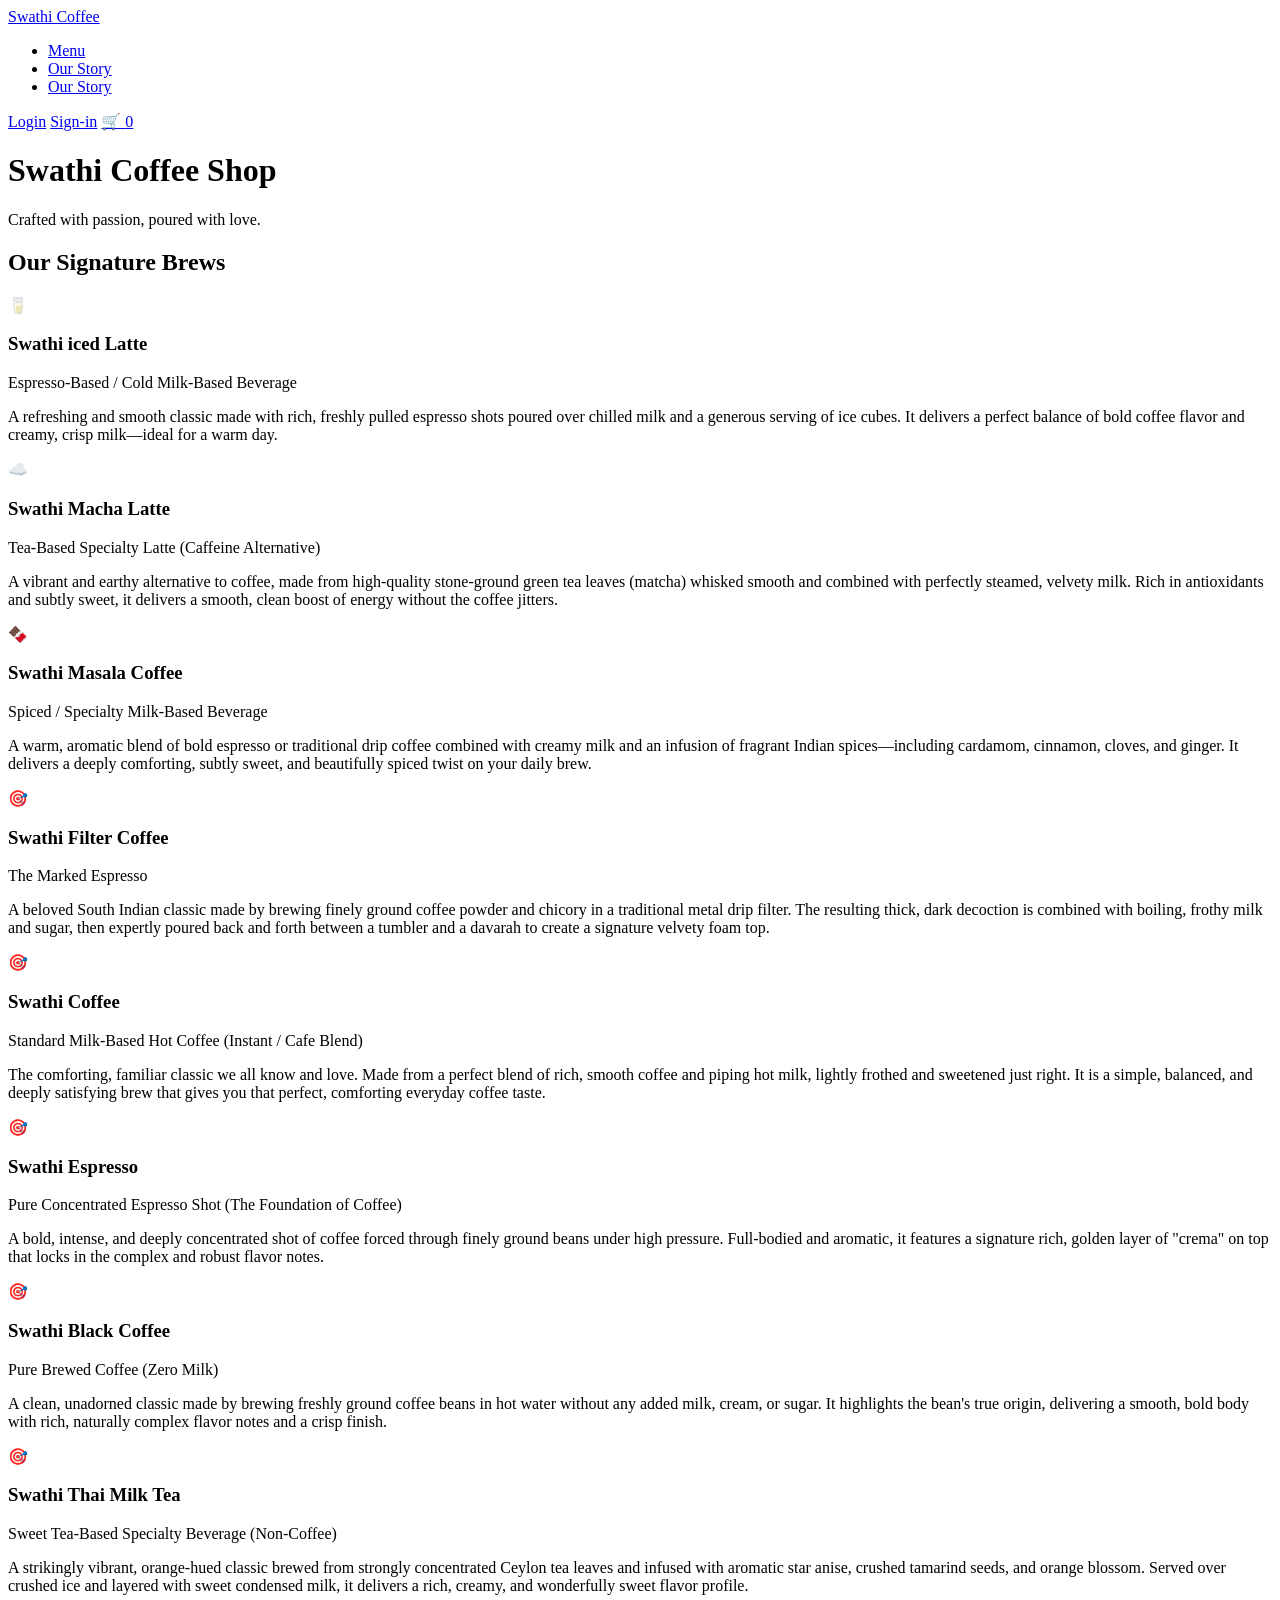
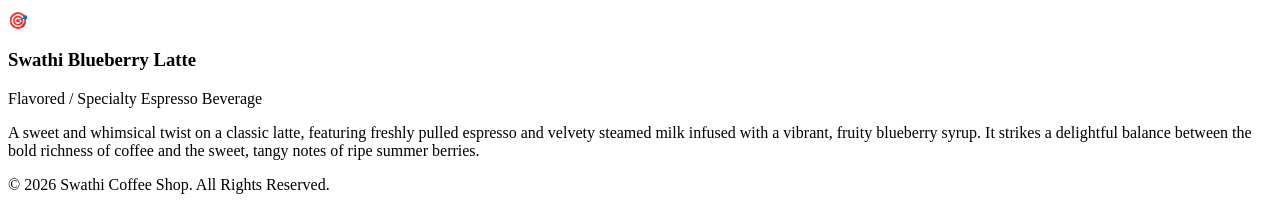
==== coffee_landing_page/index.html @ d392e839 "ADD skeleton of coffee_landing_page" ====
<!DOCTYPE html>
<html lang="en">
<head>
    <meta charset="UTF-8">
    <meta name="viewport" content="width=device-width, initial-scale=1.0">
    <title>coffee_landing_page</title>
    <link rel="stylesheet" href="style.css">
</head>
<body>
    <header class="cafe-header">
        <div class="nav-bar">
            <nav class="navbar">
                <div class="nav-logo">
                    <a href="#logo">Swathi Coffee</a>
                </div>

                <div class="nav-links">
                    <ul>
                        <li><a href="#menu">Menu</a></li>
                        <li><a href="#about">Our Story</a></li>
                        <li><a href="location">Our Story</a></li>
                    </ul>
                </div>

                <div class="nav-actions">
                    <a href="#login" class="login-btn">Login</a>
                    <a href="#sign-in" class="sign-in-btn">Sign-in</a>
                    <a href="#cart" class="cart-icon">🛒 <span class="cart-count">0</span></a>
                </div>
            </nav>
        </div>

        <h1>Swathi Coffee Shop</h1>
        <p class="tagline">Crafted with passion, poured with love.</p>
        <div class="divider"></div>
    </header>

    <main class="main-conatiner">
        <h2 class="menu-title">Our Signature Brews</h2>

        <div class="menu-gird">

            <div class="coffee-card">
                <div class="coffee-icon">🥛</div>
                <h3>Swathi iced Latte</h3>
                <p class="coffee-type">Espresso-Based / Cold Milk-Based Beverage</p>
                <p class="description">A refreshing and smooth classic made with rich, freshly pulled espresso shots poured over chilled milk and a generous serving of ice cubes. It delivers a perfect balance of bold coffee flavor and creamy, crisp milk—ideal for a warm day.</p>
            </div>

            <div class="coffee-card">
                <div class="coffee-icon">☁️</div>
                <h3>Swathi Macha Latte</h3>
                <p class="coffee-type">Tea-Based Specialty Latte (Caffeine Alternative)</p>
                <p class="description">A vibrant and earthy alternative to coffee, made from high-quality stone-ground green tea leaves (matcha) whisked smooth and combined with perfectly steamed, velvety milk. Rich in antioxidants and subtly sweet, it delivers a smooth, clean boost of energy without the coffee jitters.</p>
            </div>

            <div class="coffee-card">
                <div class="coffee-icon">🍫</div>
                <h3>Swathi Masala Coffee</h3>
                <p class="coffee-type">Spiced / Specialty Milk-Based Beverage</p>
                <p class="description">A warm, aromatic blend of bold espresso or traditional drip coffee combined with creamy milk and an infusion of fragrant Indian spices—including cardamom, cinnamon, cloves, and ginger. It delivers a deeply comforting, subtly sweet, and beautifully spiced twist on your daily brew.</p>
            </div>

            <div class="coffee-card">
                <div class="coffee-icon">🎯</div>
                <h3>Swathi Filter Coffee</h3>
                <p class="coffee-type">The Marked Espresso</p>
                <p class="description">A beloved South Indian classic made by brewing finely ground coffee powder and chicory in a traditional metal drip filter. The resulting thick, dark decoction is combined with boiling, frothy milk and sugar, then expertly poured back and forth between a tumbler and a davarah to create a signature velvety foam top.</p>
            </div>

            <div class="coffee-card">
                <div class="coffee-icon">🎯</div>
                <h3>Swathi Coffee</h3>
                <p class="coffee-type">Standard Milk-Based Hot Coffee (Instant / Cafe Blend)</p>
                <p class="description">The comforting, familiar classic we all know and love. Made from a perfect blend of rich, smooth coffee and piping hot milk, lightly frothed and sweetened just right. It is a simple, balanced, and deeply satisfying brew that gives you that perfect, comforting everyday coffee taste.</p>
            </div>

            <div class="coffee-card">
                <div class="coffee-icon">🎯</div>
                <h3>Swathi Espresso</h3>
                <p class="coffee-type">Pure Concentrated Espresso Shot (The Foundation of Coffee)</p>
                <p class="description">A bold, intense, and deeply concentrated shot of coffee forced through finely ground beans under high pressure. Full-bodied and aromatic, it features a signature rich, golden layer of "crema" on top that locks in the complex and robust flavor notes.</p>
            </div>

            <div class="coffee-card">
                <div class="coffee-icon">🎯</div>
                <h3>Swathi Black Coffee</h3>
                <p class="coffee-type">Pure Brewed Coffee (Zero Milk)</p>
                <p class="description">A clean, unadorned classic made by brewing freshly ground coffee beans in hot water without any added milk, cream, or sugar. It highlights the bean's true origin, delivering a smooth, bold body with rich, naturally complex flavor notes and a crisp finish.</p>
            </div>

            <div class="coffee-card">
                <div class="coffee-icon">🎯</div>
                <h3>Swathi Thai Milk Tea</h3>
                <p class="coffee-type">Sweet Tea-Based Specialty Beverage (Non-Coffee)</p>
                <p class="description">A strikingly vibrant, orange-hued classic brewed from strongly concentrated Ceylon tea leaves and infused with aromatic star anise, crushed tamarind seeds, and orange blossom. Served over crushed ice and layered with sweet condensed milk, it delivers a rich, creamy, and wonderfully sweet flavor profile.</p>
            </div>

            <div class="coffee-card">
                <div class="coffee-icon">🎯</div>
                <h3>Swathi Blueberry Latte</h3>
                <p class="coffee-type">Flavored / Specialty Espresso Beverage</p>
                <p class="description">A sweet and whimsical twist on a classic latte, featuring freshly pulled espresso and velvety steamed milk infused with a vibrant, fruity blueberry syrup. It strikes a delightful balance between the bold richness of coffee and the sweet, tangy notes of ripe summer berries.</p>
            </div>
        </div>
    </main>

    <footer>
        <div class="footer-txt">
            <p>&copy; 2026 Swathi Coffee Shop. All Rights Reserved.</p>
        </div>
    </footer>
</body>
</html>
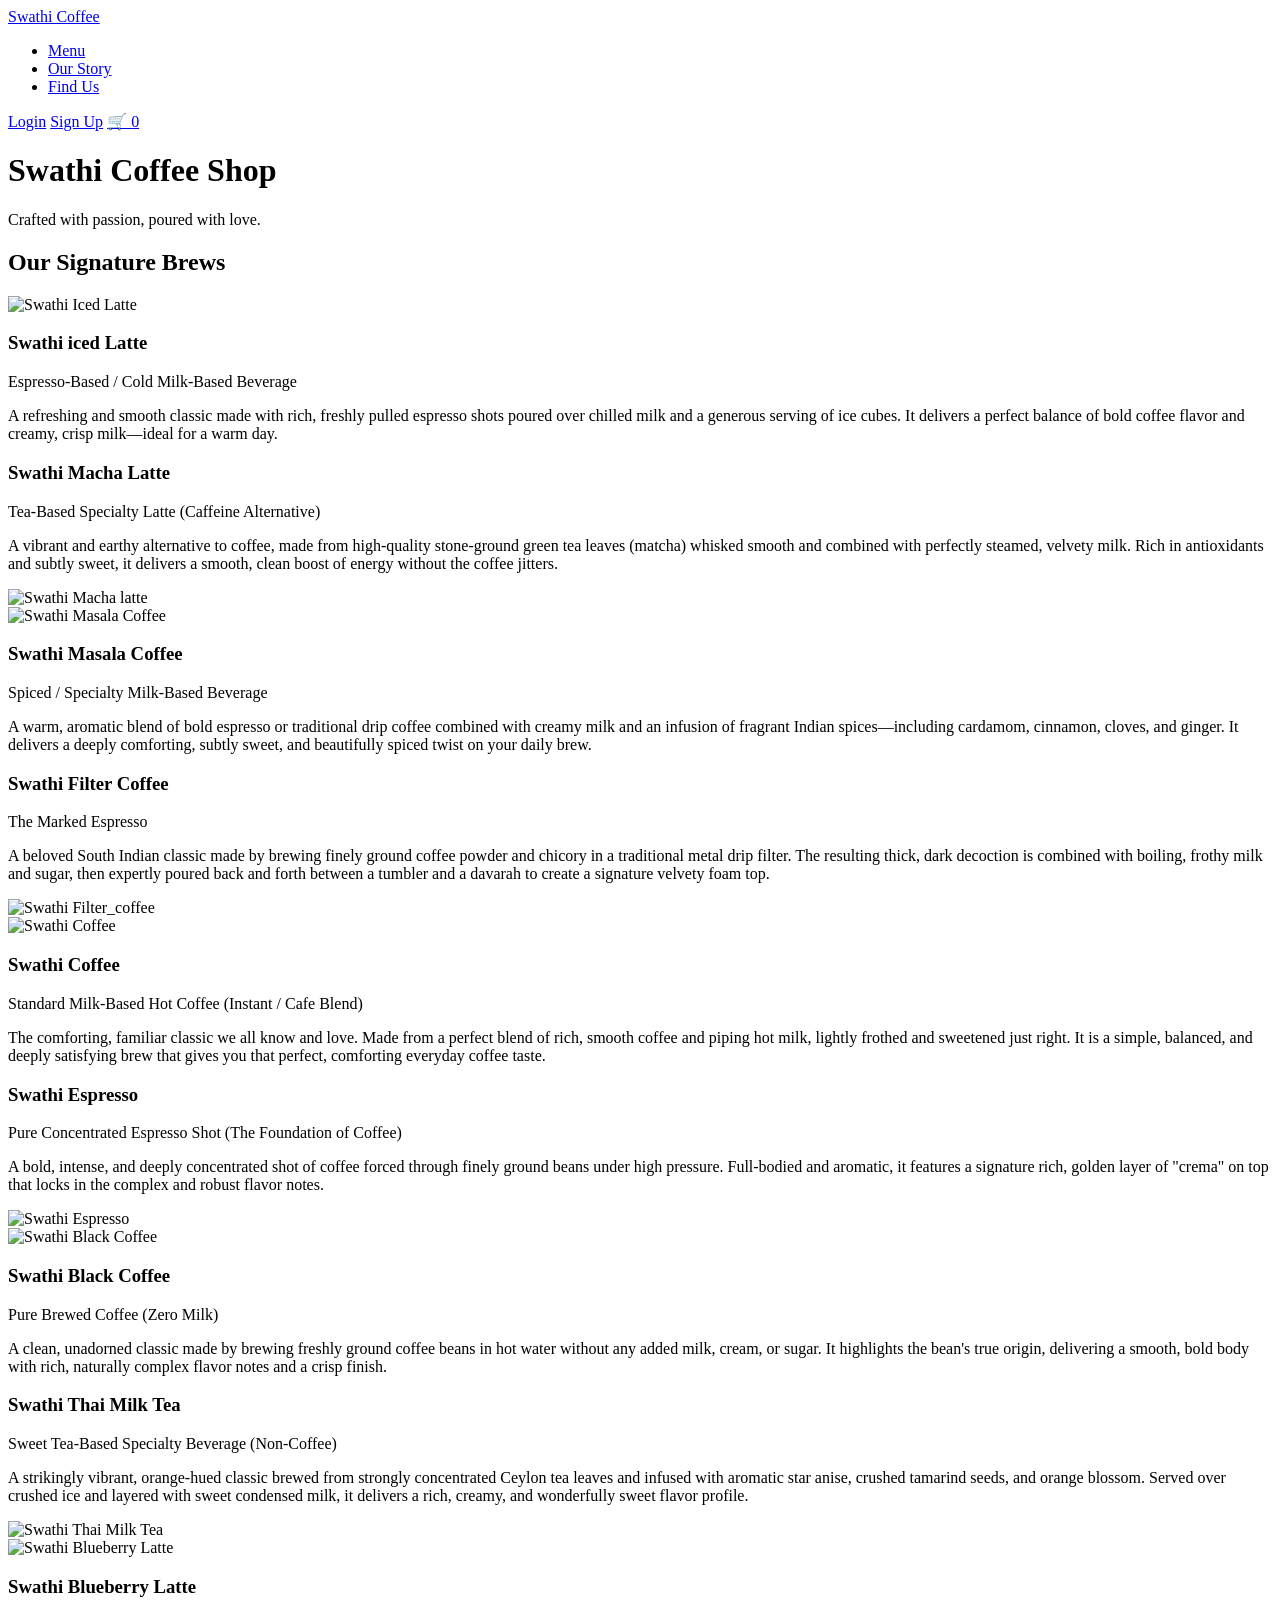
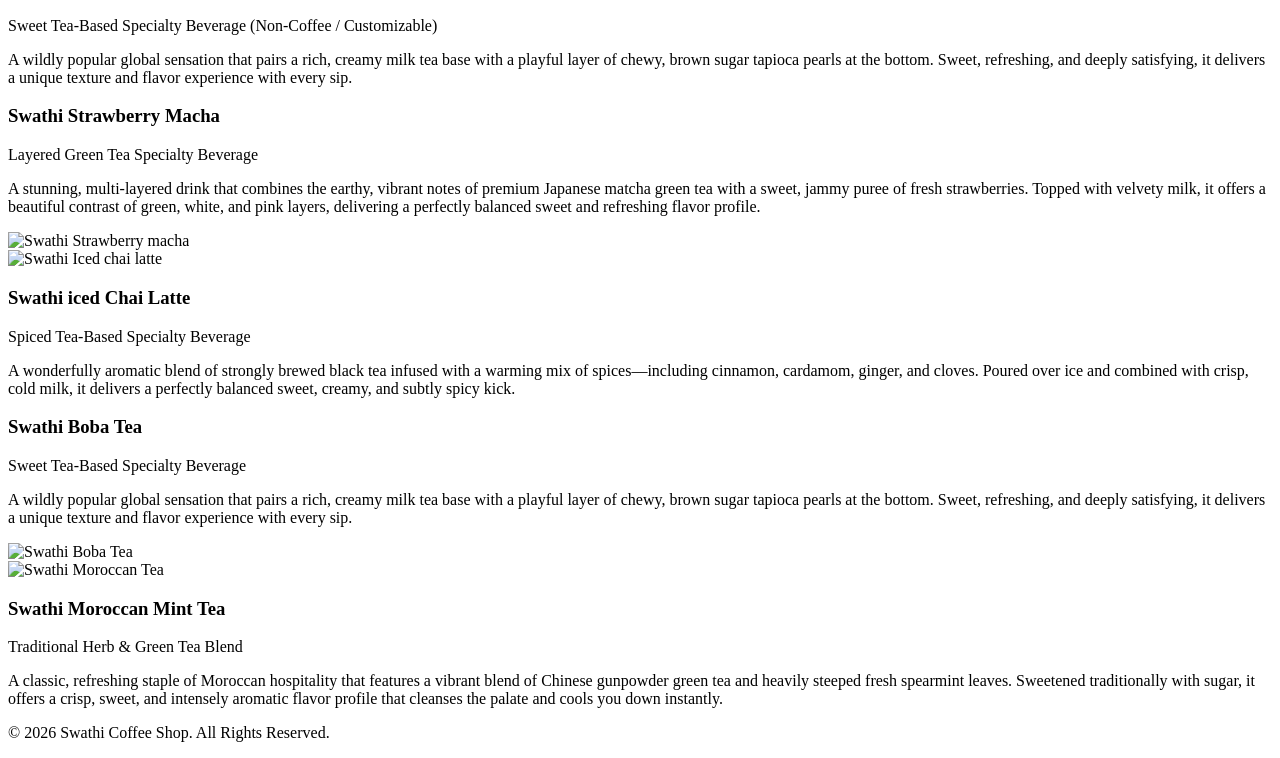
==== commit 67e212c9: "ADD Modified HTML" ====
--- a/coffee_landing_page/index.html
+++ b/coffee_landing_page/index.html
@@ -11,96 +11,187 @@
         <div class="nav-bar">
             <nav class="navbar">
                 <div class="nav-logo">
-                    <a href="#logo">Swathi Coffee</a>
-                </div>
-
-                <div class="nav-links">
-                    <ul>
-                        <li><a href="#menu">Menu</a></li>
-                        <li><a href="#about">Our Story</a></li>
-                        <li><a href="location">Our Story</a></li>
-                    </ul>
-                </div>
+                    <a href="#">Swathi Coffee</a>
+                </div>
+
+                <ul class="nav-links">
+                    <li><a href="#menu">Menu</a></li>
+                    <li><a href="#about">Our Story</a></li>
+                    <li><a href="#locations">Find Us</a></li>
+                </ul>
 
                 <div class="nav-actions">
                     <a href="#login" class="login-btn">Login</a>
-                    <a href="#sign-in" class="sign-in-btn">Sign-in</a>
-                    <a href="#cart" class="cart-icon">🛒 <span class="cart-count">0</span></a>
+                    <a href="#signup" class="signup-btn">Sign Up</a>
+                    <a href="#cart" class="cart-icon">
+                      🛒 <span class="cart-count">0</span>
+                    </a>
                 </div>
             </nav>
         </div>
 
         <h1>Swathi Coffee Shop</h1>
         <p class="tagline">Crafted with passion, poured with love.</p>
-        <div class="divider"></div>
+        <div class="divider">  </div>
     </header>
 
     <main class="main-conatiner">
         <h2 class="menu-title">Our Signature Brews</h2>
 
+            <div class="carousel-container">
+  <div class="carousel-track">
+    <!-- Group 1 -->
+    <div class="card-wrapper">
+      <div class="card"><div class="box_ima" style="background-image: url('Black Coffee.jpg');"></div></div>
+      <div class="card"><div class="box_ima" style="background-image: url('Blueberry Latte.jpg');"></div></div>
+      <div class="card"><div class="box_ima" style="background-image: url('Boba Tea.jpg');"></div></div>
+      <div class="card"><div class="box_ima" style="background-image: url('Coffee.jpg');"></div></div>
+      <div class="card"><div class="box_ima" style="background-image: url('Iced latte.jpg');"></div></div>
+      <div class="card"><div class="box_ima" style="background-image: url('Espresso.jpg');"></div></div>
+      <div class="card"><div class="box_ima" style="background-image: url('Masala Coffee.jpg');"></div></div>
+      <div class="card"><div class="box_ima" style="background-image: url('Filter_coffee.jpg');"></div></div>
+      <div class="card"><div class="box_ima" style="background-image: url('macha_latte.jpeg');"></div></div>
+      <div class="card"><div class="box_ima" style="background-image: url('Moroccan Tea.jpg');"></div></div>
+      <div class="card"><div class="box_ima" style="background-image: url('Strawberry macha.jpg');"></div></div>
+      <div class="card"><div class="box_ima" style="background-image: url('Thai Milk Tea.jpg');"></div></div>
+      <div class="card"><div class="box_ima" style="background-image: url('Iced chai latte.jpg');"></div></div>
+    </div>
+    
+    <div class="card-wrapper" aria-hidden="true">
+      <div class="card"><div class="box_ima" style="background-image: url('Black Coffee.jpg');"></div></div>
+      <div class="card"><div class="box_ima" style="background-image: url('Blueberry Latte.jpg');"></div></div>
+      <div class="card"><div class="box_ima" style="background-image: url('Boba Tea.jpg');"></div></div>
+      <div class="card"><div class="box_ima" style="background-image: url('Coffee.jpg');"></div></div>
+      <div class="card"><div class="box_ima" style="background-image: url('Iced latte.jpg');"></div></div>
+      <div class="card"><div class="box_ima" style="background-image: url('Espresso.jpg');"></div></div>
+      <div class="card"><div class="box_ima" style="background-image: url('Masala Coffee.jpg');"></div></div>
+      <div class="card"><div class="box_ima" style="background-image: url('Filter_coffee.jpg');"></div></div>
+      <div class="card"><div class="box_ima" style="background-image: url('matcha_lattele.jpeg');"></div></div>
+      <div class="card"><div class="box_ima" style="background-image: url('Moroccan Tea.jpg');"></div></div>
+      <div class="card"><div class="box_ima" style="background-image: url('Strawberry macha.jpg');"></div></div>
+      <div class="card"><div class="box_ima" style="background-image: url('Thai Milk Tea.jpg');"></div></div>
+      <div class="card"><div class="box_ima" style="background-image: url('Iced chai latte.jpg');"></div></div>
+    </div>
+  </div>
+</div>
+
         <div class="menu-gird">
 
             <div class="coffee-card">
-                <div class="coffee-icon">🥛</div>
+                <img src="Iced latte.jpg" alt="Swathi Iced Latte" class="coffee-image">
+                <div class="text">
                 <h3>Swathi iced Latte</h3>
                 <p class="coffee-type">Espresso-Based / Cold Milk-Based Beverage</p>
                 <p class="description">A refreshing and smooth classic made with rich, freshly pulled espresso shots poured over chilled milk and a generous serving of ice cubes. It delivers a perfect balance of bold coffee flavor and creamy, crisp milk—ideal for a warm day.</p>
-            </div>
-
-            <div class="coffee-card">
-                <div class="coffee-icon">☁️</div>
+                </div>
+            </div>
+
+            <div class="coffee-card">
+                <div class="text">
                 <h3>Swathi Macha Latte</h3>
                 <p class="coffee-type">Tea-Based Specialty Latte (Caffeine Alternative)</p>
                 <p class="description">A vibrant and earthy alternative to coffee, made from high-quality stone-ground green tea leaves (matcha) whisked smooth and combined with perfectly steamed, velvety milk. Rich in antioxidants and subtly sweet, it delivers a smooth, clean boost of energy without the coffee jitters.</p>
-            </div>
-
-            <div class="coffee-card">
-                <div class="coffee-icon">🍫</div>
+                </div>
+                <img src="Macha latte.jpg" alt="Swathi Macha latte" class="coffee-image">
+            </div>
+
+            <div class="coffee-card">
+                <img src="Masala Coffee.jpg" alt="Swathi Masala Coffee" class="coffee-image">
+                <div class="text">
                 <h3>Swathi Masala Coffee</h3>
                 <p class="coffee-type">Spiced / Specialty Milk-Based Beverage</p>
                 <p class="description">A warm, aromatic blend of bold espresso or traditional drip coffee combined with creamy milk and an infusion of fragrant Indian spices—including cardamom, cinnamon, cloves, and ginger. It delivers a deeply comforting, subtly sweet, and beautifully spiced twist on your daily brew.</p>
-            </div>
-
-            <div class="coffee-card">
-                <div class="coffee-icon">🎯</div>
+                </div>
+            </div>
+
+            <div class="coffee-card">
+                <div class="text">
                 <h3>Swathi Filter Coffee</h3>
                 <p class="coffee-type">The Marked Espresso</p>
                 <p class="description">A beloved South Indian classic made by brewing finely ground coffee powder and chicory in a traditional metal drip filter. The resulting thick, dark decoction is combined with boiling, frothy milk and sugar, then expertly poured back and forth between a tumbler and a davarah to create a signature velvety foam top.</p>
-            </div>
-
-            <div class="coffee-card">
-                <div class="coffee-icon">🎯</div>
+                </div>
+                <img src="Filter_coffee.jpg" alt="Swathi Filter_coffee" class="coffee-image">
+            </div>
+
+            <div class="coffee-card">
+                <img src="Coffee.jpg" alt="Swathi Coffee" class="coffee-image">
+                <div class="text">
                 <h3>Swathi Coffee</h3>
                 <p class="coffee-type">Standard Milk-Based Hot Coffee (Instant / Cafe Blend)</p>
                 <p class="description">The comforting, familiar classic we all know and love. Made from a perfect blend of rich, smooth coffee and piping hot milk, lightly frothed and sweetened just right. It is a simple, balanced, and deeply satisfying brew that gives you that perfect, comforting everyday coffee taste.</p>
-            </div>
-
-            <div class="coffee-card">
-                <div class="coffee-icon">🎯</div>
+                </div>
+            </div>
+
+            <div class="coffee-card">
+                <div class="text">
                 <h3>Swathi Espresso</h3>
                 <p class="coffee-type">Pure Concentrated Espresso Shot (The Foundation of Coffee)</p>
                 <p class="description">A bold, intense, and deeply concentrated shot of coffee forced through finely ground beans under high pressure. Full-bodied and aromatic, it features a signature rich, golden layer of "crema" on top that locks in the complex and robust flavor notes.</p>
-            </div>
-
-            <div class="coffee-card">
-                <div class="coffee-icon">🎯</div>
+                </div>
+                <img src="Espresso.jpg" alt="Swathi Espresso" class="coffee-image">
+            </div>
+
+            <div class="coffee-card">
+                <img src="Black Coffee.jpg" alt="Swathi Black Coffee" class="coffee-image">
+                <div class="text">
                 <h3>Swathi Black Coffee</h3>
                 <p class="coffee-type">Pure Brewed Coffee (Zero Milk)</p>
                 <p class="description">A clean, unadorned classic made by brewing freshly ground coffee beans in hot water without any added milk, cream, or sugar. It highlights the bean's true origin, delivering a smooth, bold body with rich, naturally complex flavor notes and a crisp finish.</p>
-            </div>
-
-            <div class="coffee-card">
-                <div class="coffee-icon">🎯</div>
+                </div>
+            </div>
+
+            <div class="coffee-card">
+                <div class="text">
                 <h3>Swathi Thai Milk Tea</h3>
                 <p class="coffee-type">Sweet Tea-Based Specialty Beverage (Non-Coffee)</p>
                 <p class="description">A strikingly vibrant, orange-hued classic brewed from strongly concentrated Ceylon tea leaves and infused with aromatic star anise, crushed tamarind seeds, and orange blossom. Served over crushed ice and layered with sweet condensed milk, it delivers a rich, creamy, and wonderfully sweet flavor profile.</p>
-            </div>
-
-            <div class="coffee-card">
-                <div class="coffee-icon">🎯</div>
+                </div>
+                <img src="Thai Milk Tea.jpg" alt="Swathi Thai Milk Tea" class="coffee-image">
+            </div>
+
+            <div class="coffee-card">
+                <img src="Blueberry Latte.jpg" alt="Swathi Blueberry Latte" class="coffee-image">
+                <div class="text">
                 <h3>Swathi Blueberry Latte</h3>
-                <p class="coffee-type">Flavored / Specialty Espresso Beverage</p>
-                <p class="description">A sweet and whimsical twist on a classic latte, featuring freshly pulled espresso and velvety steamed milk infused with a vibrant, fruity blueberry syrup. It strikes a delightful balance between the bold richness of coffee and the sweet, tangy notes of ripe summer berries.</p>
+                <p class="coffee-type">Sweet Tea-Based Specialty Beverage (Non-Coffee / Customizable)</p>
+                <p class="description">A wildly popular global sensation that pairs a rich, creamy milk tea base with a playful layer of chewy, brown sugar tapioca pearls at the bottom. Sweet, refreshing, and deeply satisfying, it delivers a unique texture and flavor experience with every sip.</p>
+                </div>
+            </div>
+
+            <div class="coffee-card">
+                <div class="text">
+                    <h3>Swathi Strawberry Macha</h3>
+                    <p class="coffee-type">Layered Green Tea Specialty Beverage</p>
+                    <p class="description">A stunning, multi-layered drink that combines the earthy, vibrant notes of premium Japanese matcha green tea with a sweet, jammy puree of fresh strawberries. Topped with velvety milk, it offers a beautiful contrast of green, white, and pink layers, delivering a perfectly balanced sweet and refreshing flavor profile.</p>
+                </div>
+                <img src="Strawberry macha.jpg" alt="Swathi Strawberry macha" class="coffee-image">
+            </div>
+
+            <div class="coffee-card">
+                <img src="Iced chai latte.jpg" alt="Swathi Iced chai latte" class="coffee-image">
+                <div class="text">
+                    <h3>Swathi iced Chai Latte</h3>
+                    <p class="coffee-type">Spiced Tea-Based Specialty Beverage</p>
+                    <p class="description">A wonderfully aromatic blend of strongly brewed black tea infused with a warming mix of spices—including cinnamon, cardamom, ginger, and cloves. Poured over ice and combined with crisp, cold milk, it delivers a perfectly balanced sweet, creamy, and subtly spicy kick.</p>
+                </div>
+            </div>
+
+            <div class="coffee-card">
+                <div class="text">
+                    <h3>Swathi Boba Tea</h3>
+                    <p class="coffee-type">Sweet Tea-Based Specialty Beverage</p>
+                    <p class="description">A wildly popular global sensation that pairs a rich, creamy milk tea base with a playful layer of chewy, brown sugar tapioca pearls at the bottom. Sweet, refreshing, and deeply satisfying, it delivers a unique texture and flavor experience with every sip.</p>
+                </div>
+                <img src="Boba Tea.jpg" alt="Swathi Boba Tea" class="coffee-image">
+            </div>
+
+            <div class="coffee-card">
+                <img src="Moroccan Tea.jpg" alt="Swathi Moroccan Tea" class="coffee-image">
+                <div class="text">
+                    <h3>Swathi Moroccan Mint Tea</h3>
+                    <p class="coffee-type">Traditional Herb & Green Tea Blend</p>
+                    <p class="description">A classic, refreshing staple of Moroccan hospitality that features a vibrant blend of Chinese gunpowder green tea and heavily steeped fresh spearmint leaves. Sweetened traditionally with sugar, it offers a crisp, sweet, and intensely aromatic flavor profile that cleanses the palate and cools you down instantly.</p>
+                </div>
             </div>
         </div>
     </main>
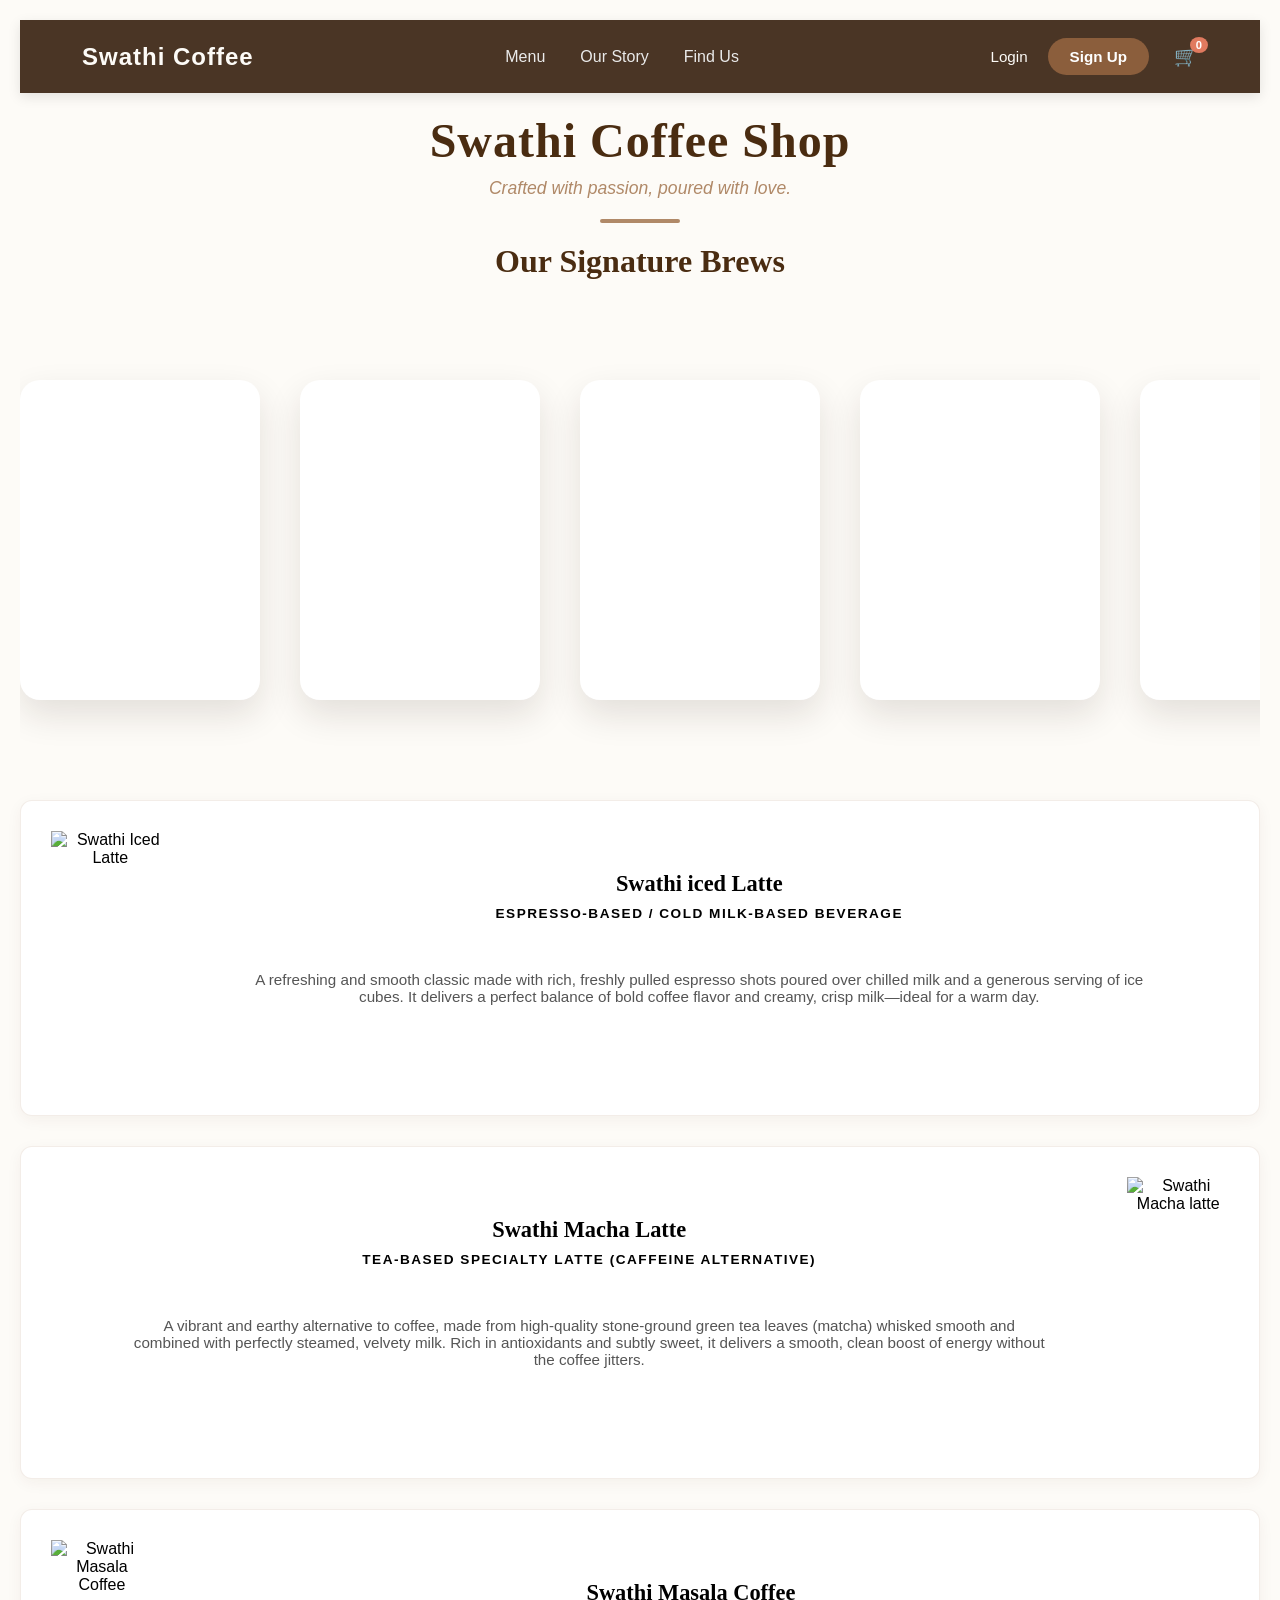
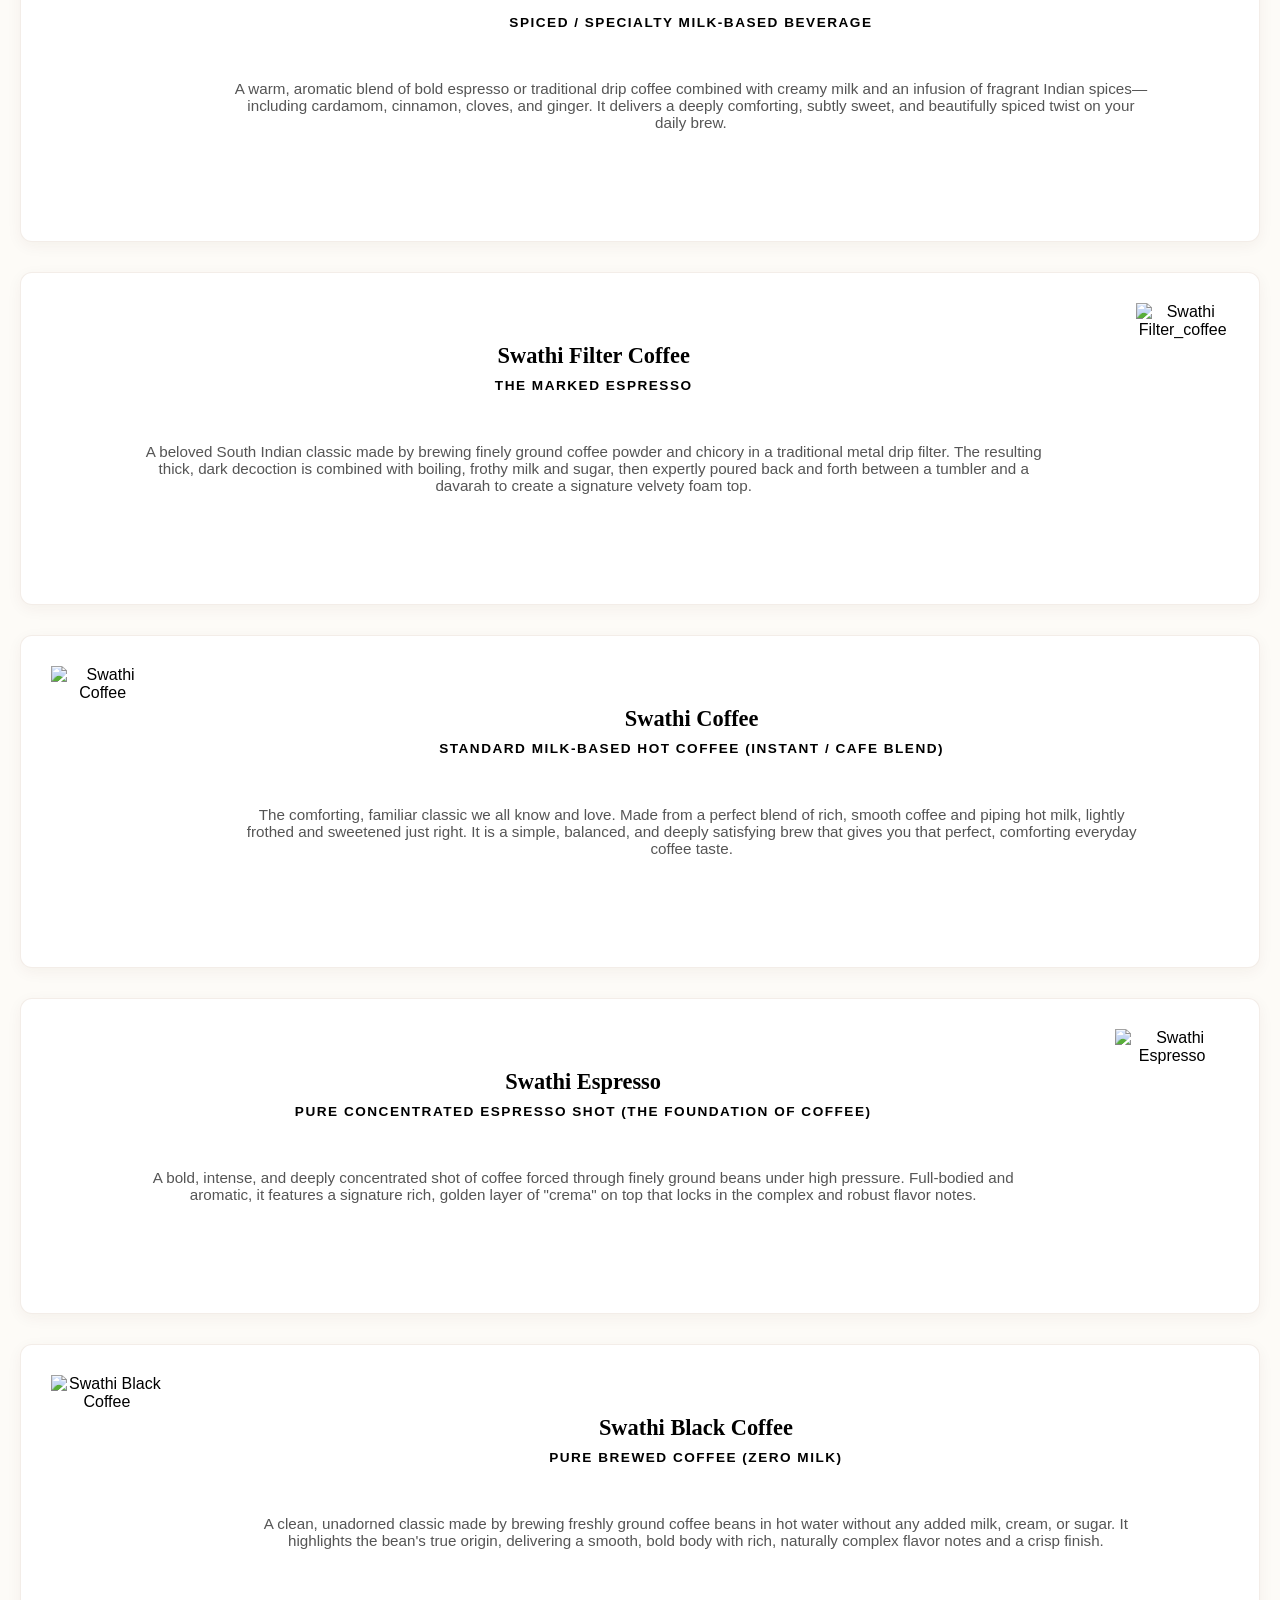
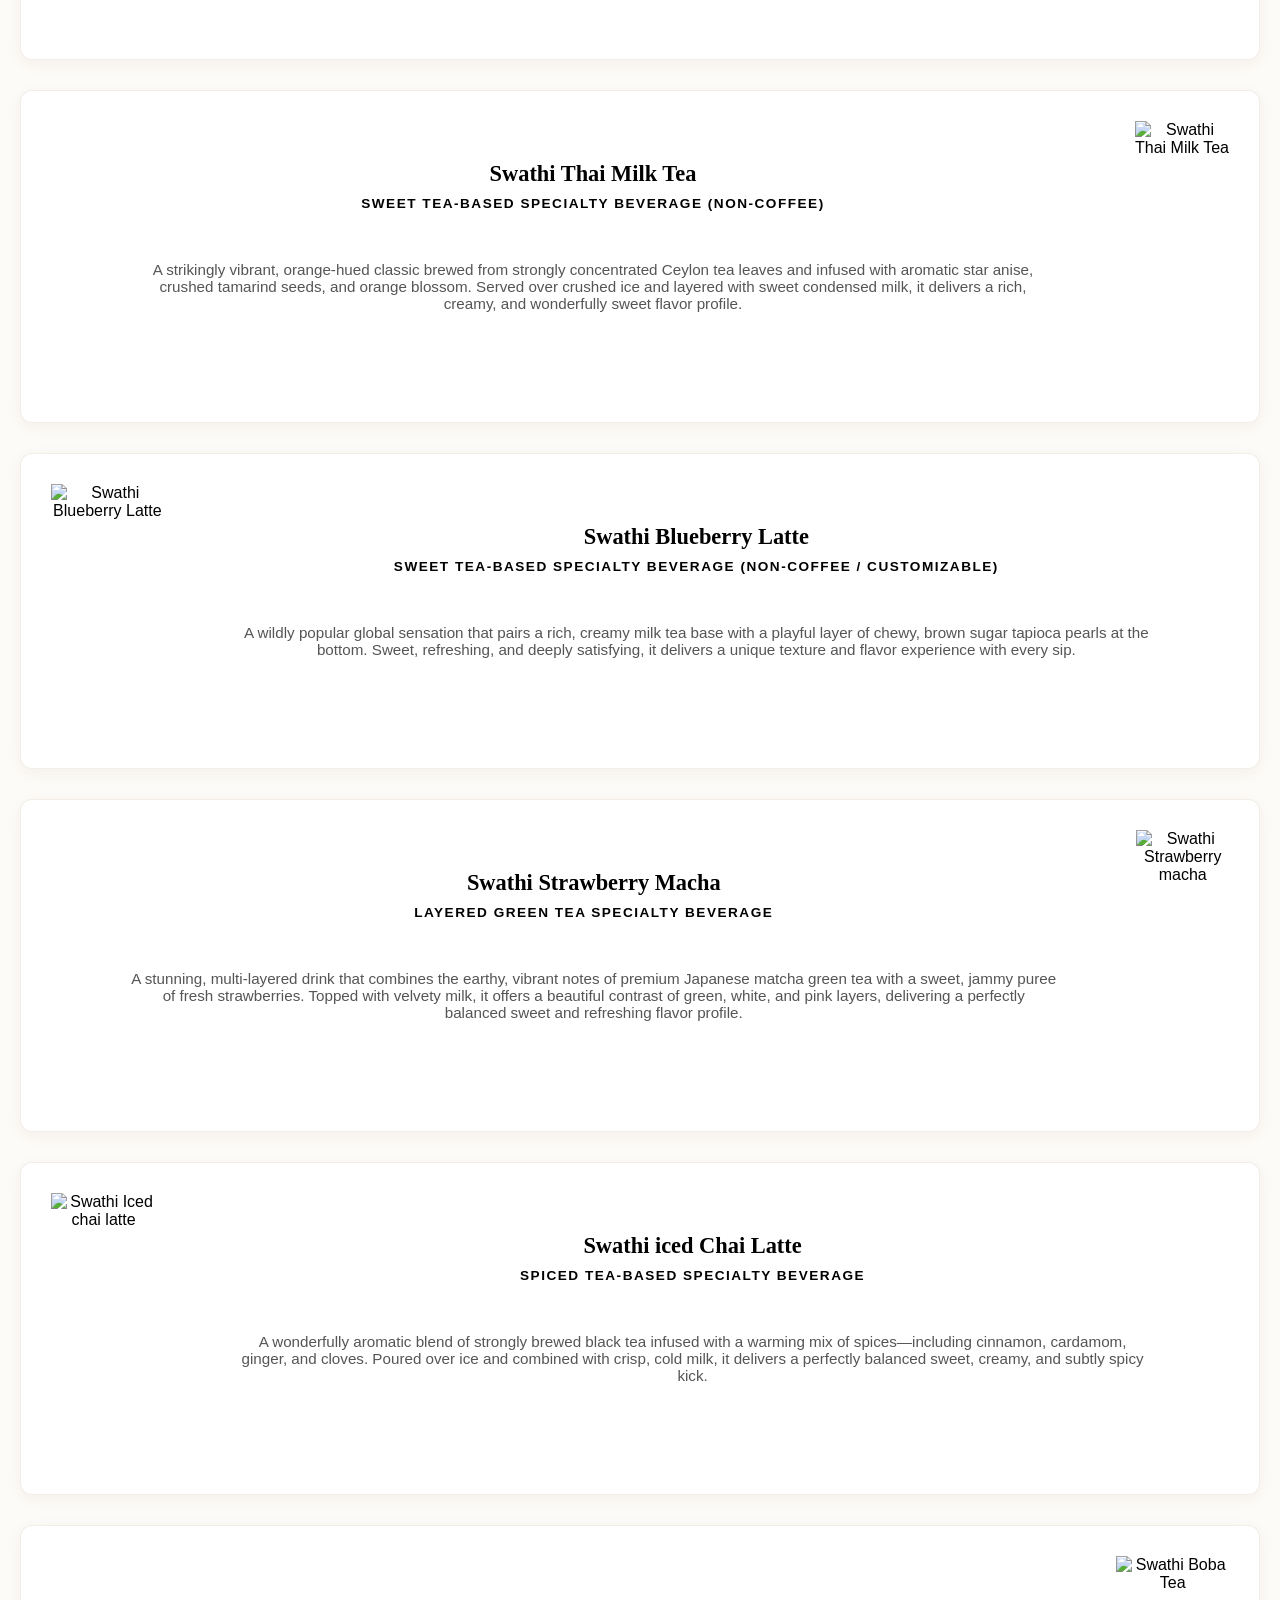
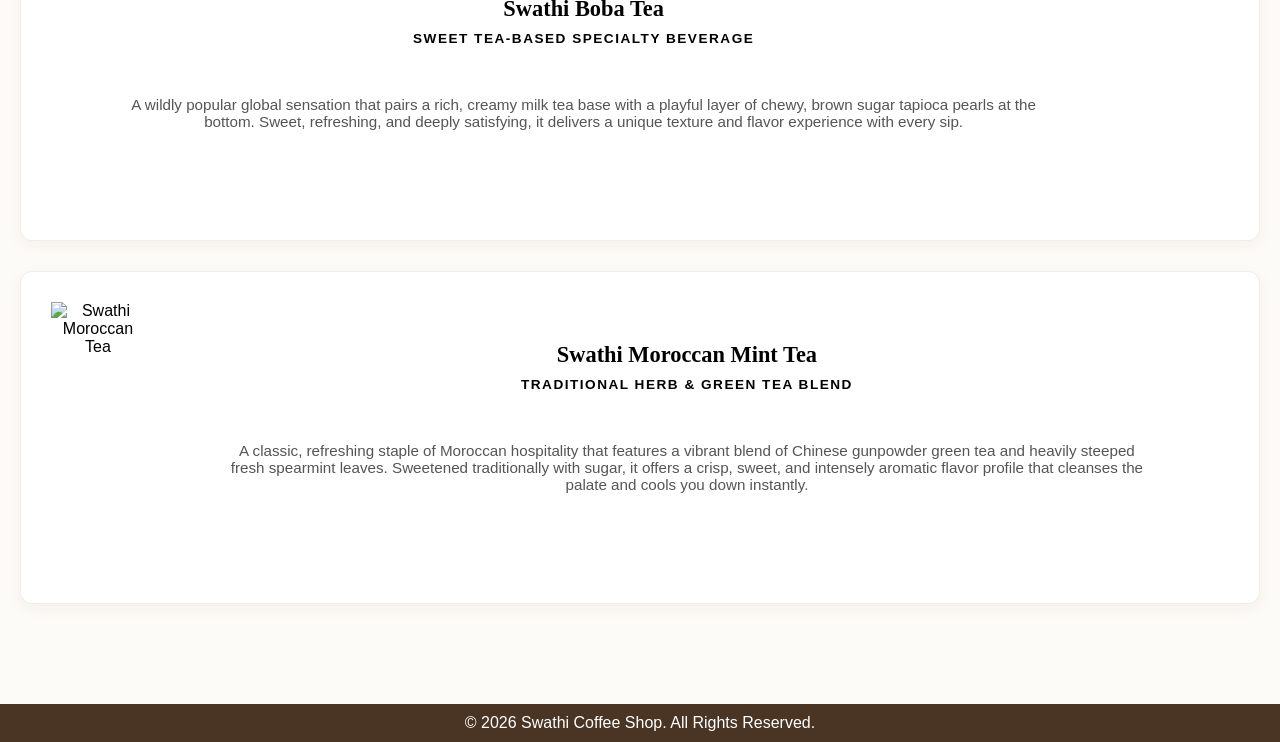
==== commit c5370bd6: "ADD Modified HTML" ====
--- a/coffee_landing_page/index.html
+++ b/coffee_landing_page/index.html
@@ -42,35 +42,35 @@
   <div class="carousel-track">
     <!-- Group 1 -->
     <div class="card-wrapper">
-      <div class="card"><div class="box_ima" style="background-image: url('Black Coffee.jpg');"></div></div>
-      <div class="card"><div class="box_ima" style="background-image: url('Blueberry Latte.jpg');"></div></div>
-      <div class="card"><div class="box_ima" style="background-image: url('Boba Tea.jpg');"></div></div>
+      <div class="card"><div class="box_ima" style="background-image: url('Black-Coffee.jpg');"></div></div>
+      <div class="card"><div class="box_ima" style="background-image: url('Blueberry-Latte.jpg');"></div></div>
+      <div class="card"><div class="box_ima" style="background-image: url('Boba-Tea.jpg');"></div></div>
       <div class="card"><div class="box_ima" style="background-image: url('Coffee.jpg');"></div></div>
-      <div class="card"><div class="box_ima" style="background-image: url('Iced latte.jpg');"></div></div>
+      <div class="card"><div class="box_ima" style="background-image: url('Iced-latte.jpg');"></div></div>
       <div class="card"><div class="box_ima" style="background-image: url('Espresso.jpg');"></div></div>
-      <div class="card"><div class="box_ima" style="background-image: url('Masala Coffee.jpg');"></div></div>
+      <div class="card"><div class="box_ima" style="background-image: url('Masala-Coffee.jpg');"></div></div>
       <div class="card"><div class="box_ima" style="background-image: url('Filter_coffee.jpg');"></div></div>
-      <div class="card"><div class="box_ima" style="background-image: url('macha_latte.jpeg');"></div></div>
-      <div class="card"><div class="box_ima" style="background-image: url('Moroccan Tea.jpg');"></div></div>
-      <div class="card"><div class="box_ima" style="background-image: url('Strawberry macha.jpg');"></div></div>
-      <div class="card"><div class="box_ima" style="background-image: url('Thai Milk Tea.jpg');"></div></div>
-      <div class="card"><div class="box_ima" style="background-image: url('Iced chai latte.jpg');"></div></div>
+      <div class="card"><div class="box_ima" style="background-image: url('Macha-latte.jpg');"></div></div>
+      <div class="card"><div class="box_ima" style="background-image: url('Moroccan-Tea.jpg');"></div></div>
+      <div class="card"><div class="box_ima" style="background-image: url('Strawberry-macha.jpg');"></div></div>
+      <div class="card"><div class="box_ima" style="background-image: url('Thai-Milk-Tea.jpg');"></div></div>
+      <div class="card"><div class="box_ima" style="background-image: url('Iced-chai-latte.jpg');"></div></div>
     </div>
     
     <div class="card-wrapper" aria-hidden="true">
-      <div class="card"><div class="box_ima" style="background-image: url('Black Coffee.jpg');"></div></div>
-      <div class="card"><div class="box_ima" style="background-image: url('Blueberry Latte.jpg');"></div></div>
-      <div class="card"><div class="box_ima" style="background-image: url('Boba Tea.jpg');"></div></div>
+      <div class="card"><div class="box_ima" style="background-image: url('Black-Coffee.jpg');"></div></div>
+      <div class="card"><div class="box_ima" style="background-image: url('Blueberry-Latte.jpg');"></div></div>
+      <div class="card"><div class="box_ima" style="background-image: url('Boba-Tea.jpg');"></div></div>
       <div class="card"><div class="box_ima" style="background-image: url('Coffee.jpg');"></div></div>
-      <div class="card"><div class="box_ima" style="background-image: url('Iced latte.jpg');"></div></div>
+      <div class="card"><div class="box_ima" style="background-image: url('Iced-latte.jpg');"></div></div>
       <div class="card"><div class="box_ima" style="background-image: url('Espresso.jpg');"></div></div>
-      <div class="card"><div class="box_ima" style="background-image: url('Masala Coffee.jpg');"></div></div>
+      <div class="card"><div class="box_ima" style="background-image: url('Masala-Coffee.jpg');"></div></div>
       <div class="card"><div class="box_ima" style="background-image: url('Filter_coffee.jpg');"></div></div>
-      <div class="card"><div class="box_ima" style="background-image: url('matcha_lattele.jpeg');"></div></div>
-      <div class="card"><div class="box_ima" style="background-image: url('Moroccan Tea.jpg');"></div></div>
-      <div class="card"><div class="box_ima" style="background-image: url('Strawberry macha.jpg');"></div></div>
-      <div class="card"><div class="box_ima" style="background-image: url('Thai Milk Tea.jpg');"></div></div>
-      <div class="card"><div class="box_ima" style="background-image: url('Iced chai latte.jpg');"></div></div>
+      <div class="card"><div class="box_ima" style="background-image: url('Macha-latte.jpg');"></div></div>
+      <div class="card"><div class="box_ima" style="background-image: url('Moroccan-Tea.jpg');"></div></div>
+      <div class="card"><div class="box_ima" style="background-image: url('Strawberry-macha.jpg');"></div></div>
+      <div class="card"><div class="box_ima" style="background-image: url('Thai-Milk-Tea.jpg');"></div></div>
+      <div class="card"><div class="box_ima" style="background-image: url('Iced-chai-latte.jpg');"></div></div>
     </div>
   </div>
 </div>
@@ -78,7 +78,7 @@
         <div class="menu-gird">
 
             <div class="coffee-card">
-                <img src="Iced latte.jpg" alt="Swathi Iced Latte" class="coffee-image">
+                <img src="Iced-latte.jpg" alt="Swathi Iced Latte" class="coffee-image">
                 <div class="text">
                 <h3>Swathi iced Latte</h3>
                 <p class="coffee-type">Espresso-Based / Cold Milk-Based Beverage</p>
@@ -92,11 +92,11 @@
                 <p class="coffee-type">Tea-Based Specialty Latte (Caffeine Alternative)</p>
                 <p class="description">A vibrant and earthy alternative to coffee, made from high-quality stone-ground green tea leaves (matcha) whisked smooth and combined with perfectly steamed, velvety milk. Rich in antioxidants and subtly sweet, it delivers a smooth, clean boost of energy without the coffee jitters.</p>
                 </div>
-                <img src="Macha latte.jpg" alt="Swathi Macha latte" class="coffee-image">
-            </div>
-
-            <div class="coffee-card">
-                <img src="Masala Coffee.jpg" alt="Swathi Masala Coffee" class="coffee-image">
+                <img src="Macha-latte.jpg" alt="Swathi Macha latte" class="coffee-image">
+            </div>
+
+            <div class="coffee-card">
+                <img src="Masala-Coffee.jpg" alt="Swathi Masala Coffee" class="coffee-image">
                 <div class="text">
                 <h3>Swathi Masala Coffee</h3>
                 <p class="coffee-type">Spiced / Specialty Milk-Based Beverage</p>
@@ -132,7 +132,7 @@
             </div>
 
             <div class="coffee-card">
-                <img src="Black Coffee.jpg" alt="Swathi Black Coffee" class="coffee-image">
+                <img src="Black-Coffee.jpg" alt="Swathi Black Coffee" class="coffee-image">
                 <div class="text">
                 <h3>Swathi Black Coffee</h3>
                 <p class="coffee-type">Pure Brewed Coffee (Zero Milk)</p>
@@ -146,11 +146,11 @@
                 <p class="coffee-type">Sweet Tea-Based Specialty Beverage (Non-Coffee)</p>
                 <p class="description">A strikingly vibrant, orange-hued classic brewed from strongly concentrated Ceylon tea leaves and infused with aromatic star anise, crushed tamarind seeds, and orange blossom. Served over crushed ice and layered with sweet condensed milk, it delivers a rich, creamy, and wonderfully sweet flavor profile.</p>
                 </div>
-                <img src="Thai Milk Tea.jpg" alt="Swathi Thai Milk Tea" class="coffee-image">
-            </div>
-
-            <div class="coffee-card">
-                <img src="Blueberry Latte.jpg" alt="Swathi Blueberry Latte" class="coffee-image">
+                <img src="Thai-Milk-Tea.jpg" alt="Swathi Thai Milk Tea" class="coffee-image">
+            </div>
+
+            <div class="coffee-card">
+                <img src="Blueberry-Latte.jpg" alt="Swathi Blueberry Latte" class="coffee-image">
                 <div class="text">
                 <h3>Swathi Blueberry Latte</h3>
                 <p class="coffee-type">Sweet Tea-Based Specialty Beverage (Non-Coffee / Customizable)</p>
@@ -164,11 +164,11 @@
                     <p class="coffee-type">Layered Green Tea Specialty Beverage</p>
                     <p class="description">A stunning, multi-layered drink that combines the earthy, vibrant notes of premium Japanese matcha green tea with a sweet, jammy puree of fresh strawberries. Topped with velvety milk, it offers a beautiful contrast of green, white, and pink layers, delivering a perfectly balanced sweet and refreshing flavor profile.</p>
                 </div>
-                <img src="Strawberry macha.jpg" alt="Swathi Strawberry macha" class="coffee-image">
-            </div>
-
-            <div class="coffee-card">
-                <img src="Iced chai latte.jpg" alt="Swathi Iced chai latte" class="coffee-image">
+                <img src="Strawberry-macha.jpg" alt="Swathi Strawberry macha" class="coffee-image">
+            </div>
+
+            <div class="coffee-card">
+                <img src="Iced-chai-latte.jpg" alt="Swathi Iced chai latte" class="coffee-image">
                 <div class="text">
                     <h3>Swathi iced Chai Latte</h3>
                     <p class="coffee-type">Spiced Tea-Based Specialty Beverage</p>
@@ -182,11 +182,11 @@
                     <p class="coffee-type">Sweet Tea-Based Specialty Beverage</p>
                     <p class="description">A wildly popular global sensation that pairs a rich, creamy milk tea base with a playful layer of chewy, brown sugar tapioca pearls at the bottom. Sweet, refreshing, and deeply satisfying, it delivers a unique texture and flavor experience with every sip.</p>
                 </div>
-                <img src="Boba Tea.jpg" alt="Swathi Boba Tea" class="coffee-image">
-            </div>
-
-            <div class="coffee-card">
-                <img src="Moroccan Tea.jpg" alt="Swathi Moroccan Tea" class="coffee-image">
+                <img src="Boba-Tea.jpg" alt="Swathi Boba Tea" class="coffee-image">
+            </div>
+
+            <div class="coffee-card">
+                <img src="Moroccan-Tea.jpg" alt="Swathi Moroccan Tea" class="coffee-image">
                 <div class="text">
                     <h3>Swathi Moroccan Mint Tea</h3>
                     <p class="coffee-type">Traditional Herb & Green Tea Blend</p>
--- a/coffee_landing_page/style.css
+++ b/coffee_landing_page/style.css
@@ -0,0 +1,301 @@
+* {
+  margin: 0;
+  padding: 0;
+  box-sizing: border-box;
+}
+
+body {
+  font-family: 'Segoe UI', Tahoma, Geneva, Verdana, sans-serif;
+  background-color: #FDFBF7; 
+}
+
+.nav-bar {
+    margin: 20px;
+}
+
+.navbar {
+  display: flex;
+  justify-content: space-between;
+  align-items: center;
+  padding: 18px 5%;
+  background-color: #4A3525; 
+  box-shadow: 0 4px 12px rgba(0, 0, 0, 0.1);
+  position: sticky;
+  top: 0;
+  z-index: 1000;
+  
+}
+
+.nav-logo a {
+  font-size: 1.5rem;
+  font-weight: 700;
+  color: #FDFBF7;
+  text-decoration: none;
+  letter-spacing: 1px;
+  transition: color 0.3s ease;
+}
+
+.nav-logo a:hover {
+  color: #C4A484;
+}
+
+.nav-links {
+  display: flex;
+  list-style: none;
+  gap: 35px;
+}
+
+.nav-links a {
+  color: #EAEAEA;
+  text-decoration: none;
+  font-size: 1rem;
+  font-weight: 500;
+  transition: color 0.3s ease;
+}
+
+.nav-links a:hover {
+  color: #FDFBF7;
+}
+
+.nav-actions {
+  display: flex;
+  align-items: center;
+  gap: 20px;
+}
+
+.login-btn {
+  color: #FDFBF7;
+  text-decoration: none;
+  font-size: 0.95rem;
+  font-weight: 500;
+  transition: opacity 0.3s ease;
+}
+
+.login-btn:hover {
+  opacity: 0.8;
+}
+
+.signup-btn {
+  background-color: #8B5E3C;
+  color: #ffffff;
+  text-decoration: none;
+  padding: 10px 22px;
+  border-radius: 25px; 
+  font-size: 0.95rem;
+  font-weight: 600;
+  transition: background-color 0.3s ease, transform 0.2s ease;
+}
+
+.signup-btn:hover {
+  background-color: #A06F4C;
+  transform: translateY(-1px);
+}
+
+.cart-icon {
+  color: #FDFBF7;
+  text-decoration: none;
+  font-size: 1.2rem;
+  position: relative;
+  margin-left: 5px;
+  transition: transform 0.2s ease;
+}
+
+.cart-icon:hover {
+  transform: scale(1.1);
+}
+
+.cart-count {
+  position: absolute;
+  top: -8px;
+  right: -10px;
+  background-color: #E07A5F;
+  color: white;
+  font-size: 0.7rem;
+  font-weight: 700;
+  padding: 2px 6px;
+  border-radius: 50%;
+}
+
+@media (max-width: 768px) {
+  .nav-links {
+    display: none;
+  }
+}
+
+h1 {
+  display: flex;
+  justify-content: center;
+  font-family: 'Playfair Display', serif;
+  font-size: 3rem;
+  color: #4a2c11;
+  letter-spacing: 1px;
+  margin-bottom: 10px;
+}
+
+.tagline {
+  display: flex;
+  justify-content: center;
+  color: #b08968;
+  font-size: 1.1rem;
+  font-style: italic;
+}
+
+.divider {
+  width: 80px;
+  height: 4px;
+  background-color: #b08968;
+  border-radius: 2px;
+  margin: 20px auto 0 auto;
+}
+
+.main-conatiner {
+  margin: 0 auto;
+  padding: 20px;
+}
+
+.menu-title {
+  text-align: center;
+  font-family: 'Playfair Display', serif;
+  font-size: 2rem;
+  color: #4a2c11;
+  margin-bottom: 40px;
+}
+
+.coffee-card {
+  background-color: #ffffff;
+  border-radius: 12px;
+  padding: 30px;
+  box-shadow: 0 4px 15px rgba(74, 44, 17, 0.05);
+  border: 1px solid rgba(176, 137, 104, 0.15);
+  transition: transform 0.3s ease, box-shadow 0.3s ease;
+  text-align: center;
+  margin-bottom: 30px;
+  display: flex;
+}
+
+.coffee-card:hover {
+  transform: translateY(-5px);
+  box-shadow: 0 8px 25px rgba(74, 44, 17, 0.12);
+}
+
+.coffee-image {
+  width: 200px;
+  height: 200p; 
+  object-fit: cover;
+}
+
+.text {
+  margin: 40px;
+}
+
+.coffee-card h3 {
+  font-family: 'Playfair Display', serif;
+  font-size: 1.4rem;
+  color: var(--primary-brown);
+  margin-bottom: 9px;
+}
+
+.coffee-type {
+  font-size: 0.85rem;
+  text-transform: uppercase;
+  letter-spacing: 1.5px;
+  color: var(--accent-tan);
+  font-weight: 600;
+  margin-bottom: 10px;
+}
+
+.description {
+  font-size: 0.95rem;
+  color: #555555;
+  padding: 40px;
+}
+
+
+.carousel-container {
+  margin: 40px auto;
+  width: 100%;
+  overflow: hidden;
+  position: relative;
+  padding: 60px 0; 
+  background: transparent;
+}
+
+.carousel-track {
+  display: flex;
+  width: max-content;
+  animation: moveTrack 35s linear infinite; 
+}
+
+.card-wrapper {
+  display: flex;
+  gap: 40px; 
+  padding-right: 40px; 
+}
+
+.card {
+  width: 240px;
+  height: 320px;
+  background: #ffffff;
+  border-radius: 20px;
+  padding: 10px;
+  box-shadow: 0 15px 35px rgba(38, 28, 20, 0.12); 
+  display: flex;
+  flex-direction: column;
+  transition: transform 0.4s ease, box-shadow 0.4s ease;
+  
+  animation: ovalPath 8s ease-in-out infinite alternate;
+}
+
+.box_ima {
+  width: 100%;
+  height: 100%;
+  border-radius: 14px;
+  background-size: cover;
+  background-position: center;
+  background-repeat: no-repeat;
+}
+
+
+.card:hover {
+  transform: translateY(-15px) scale(1.05); 
+  box-shadow: 0 25px 45px rgba(38, 28, 20, 0.25);
+  cursor: pointer;
+}
+
+@keyframes moveTrack {
+  0% {
+    transform: translate3d(0, 0, 0);
+  }
+  100% {
+    transform: translate3d(-50%, 0, 0); 
+  }
+}
+
+@keyframes ovalPath {
+  0% {
+  
+    transform: translateY(-20px) scale(0.88);
+    opacity: 0.75;
+  }
+  50% {
+   
+    transform: translateY(20px) scale(1.03);
+    opacity: 1;
+  }
+  100% {
+  transform: translateY(-20px) scale(0.88);
+  opacity: 0.75;
+  }
+}
+
+.carousel-container:hover .carousel-track {
+  animation-play-state: paused;
+}
+
+.footer-txt {
+  background-color: #4A3525;
+  margin-top: 50px;
+  padding: 10px;
+  color: #ffffff;
+  text-align: center;
+}
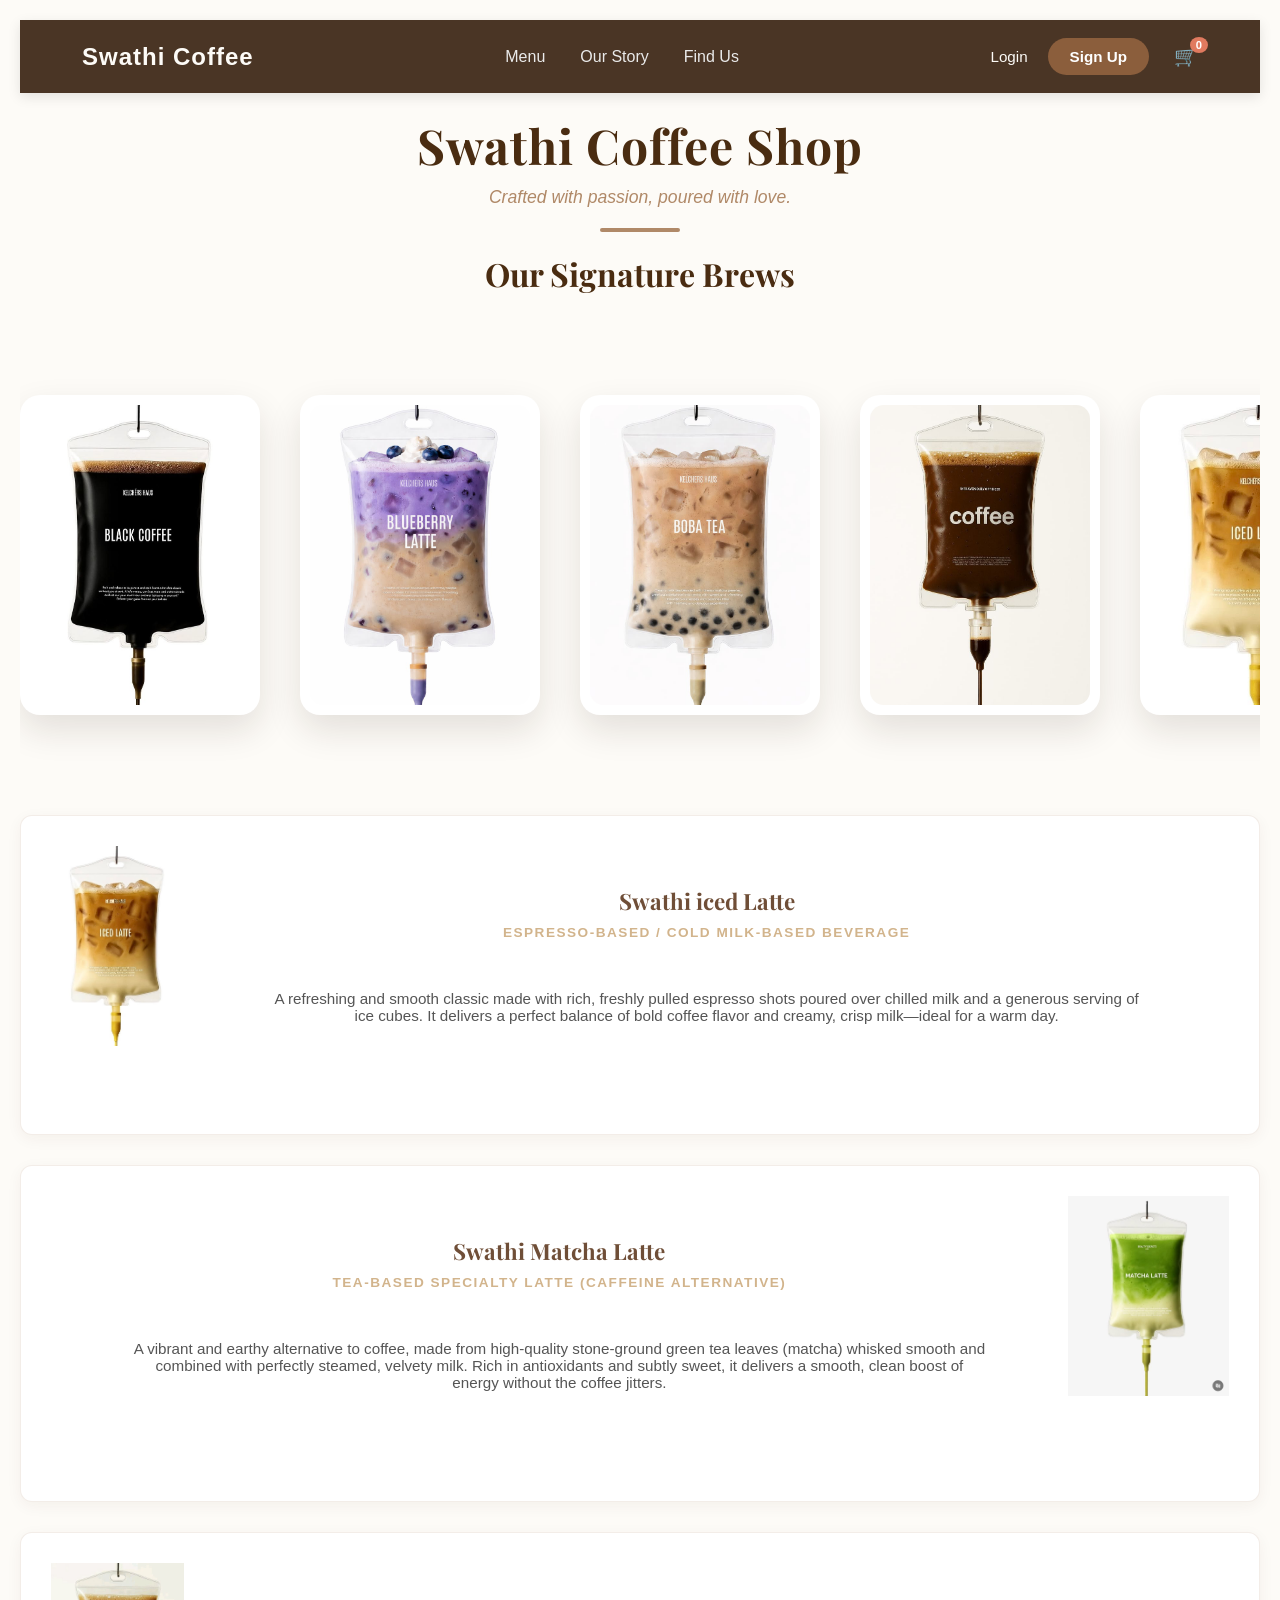
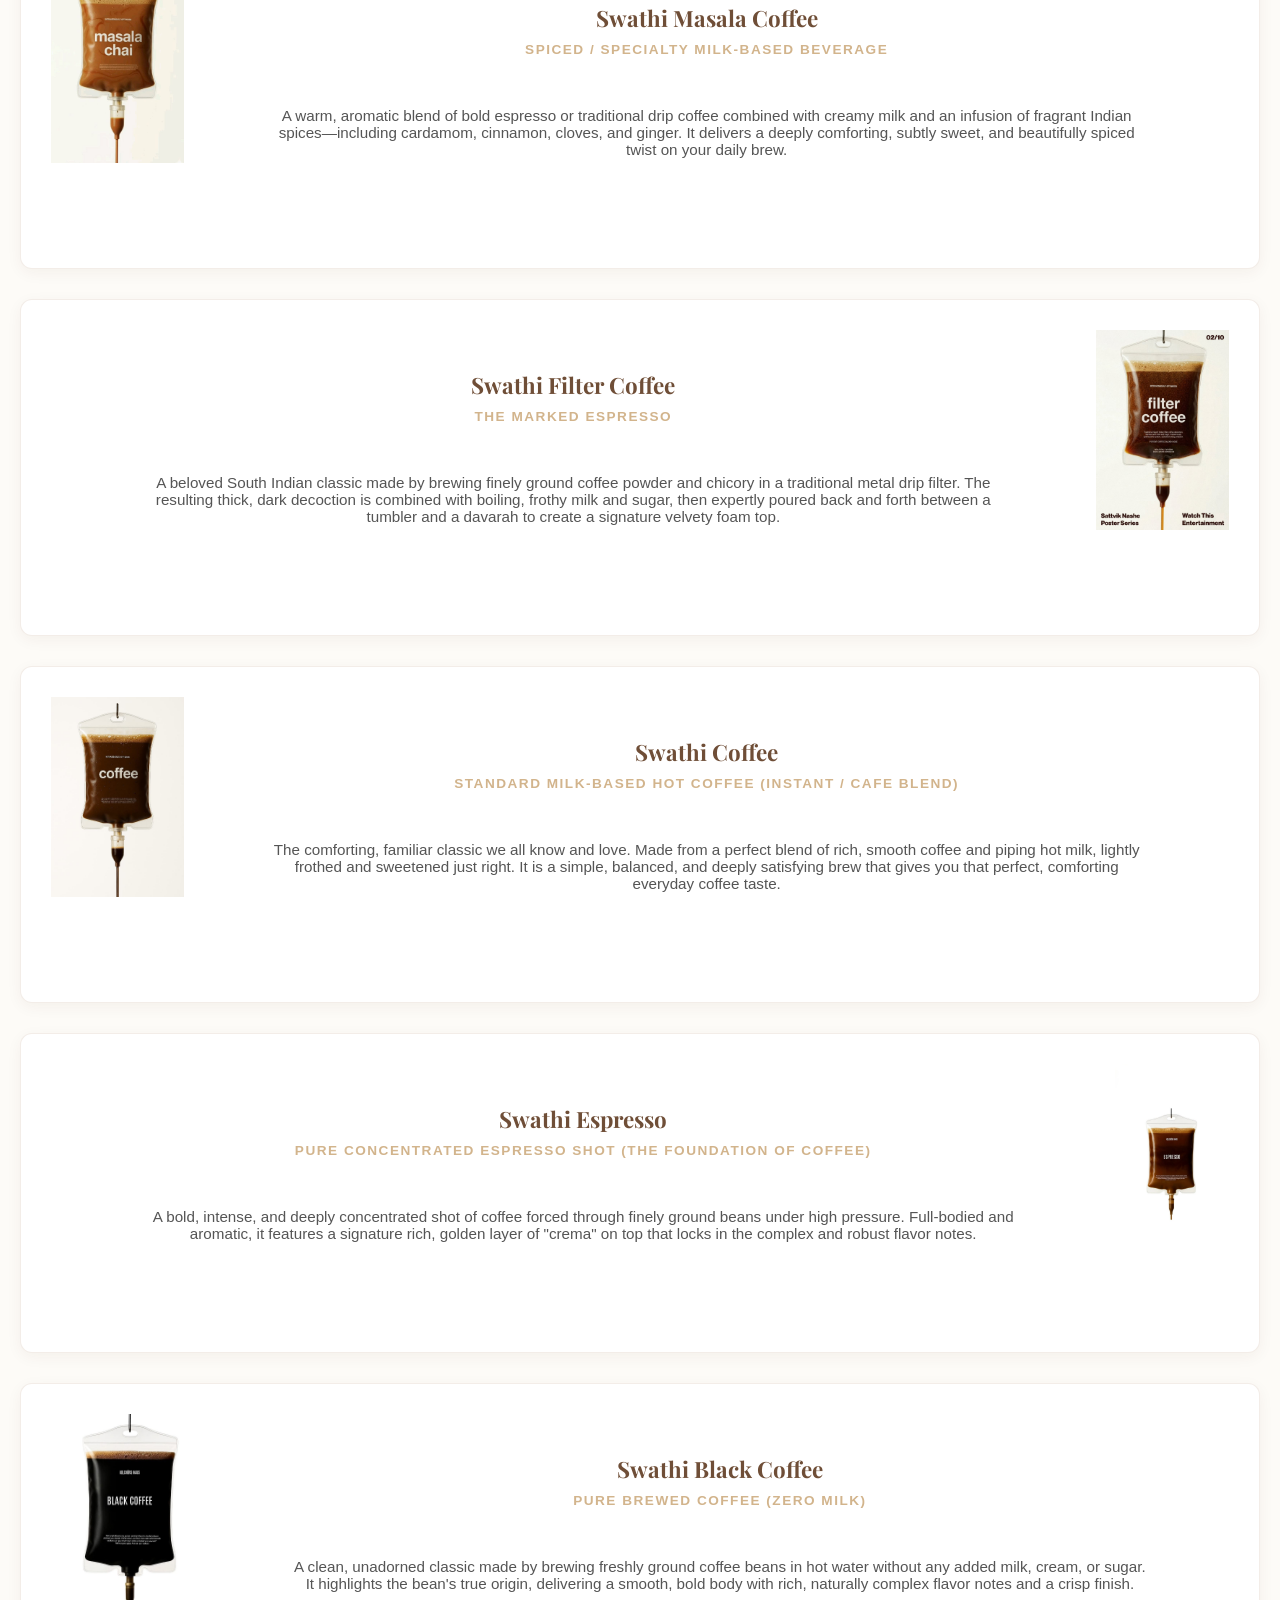
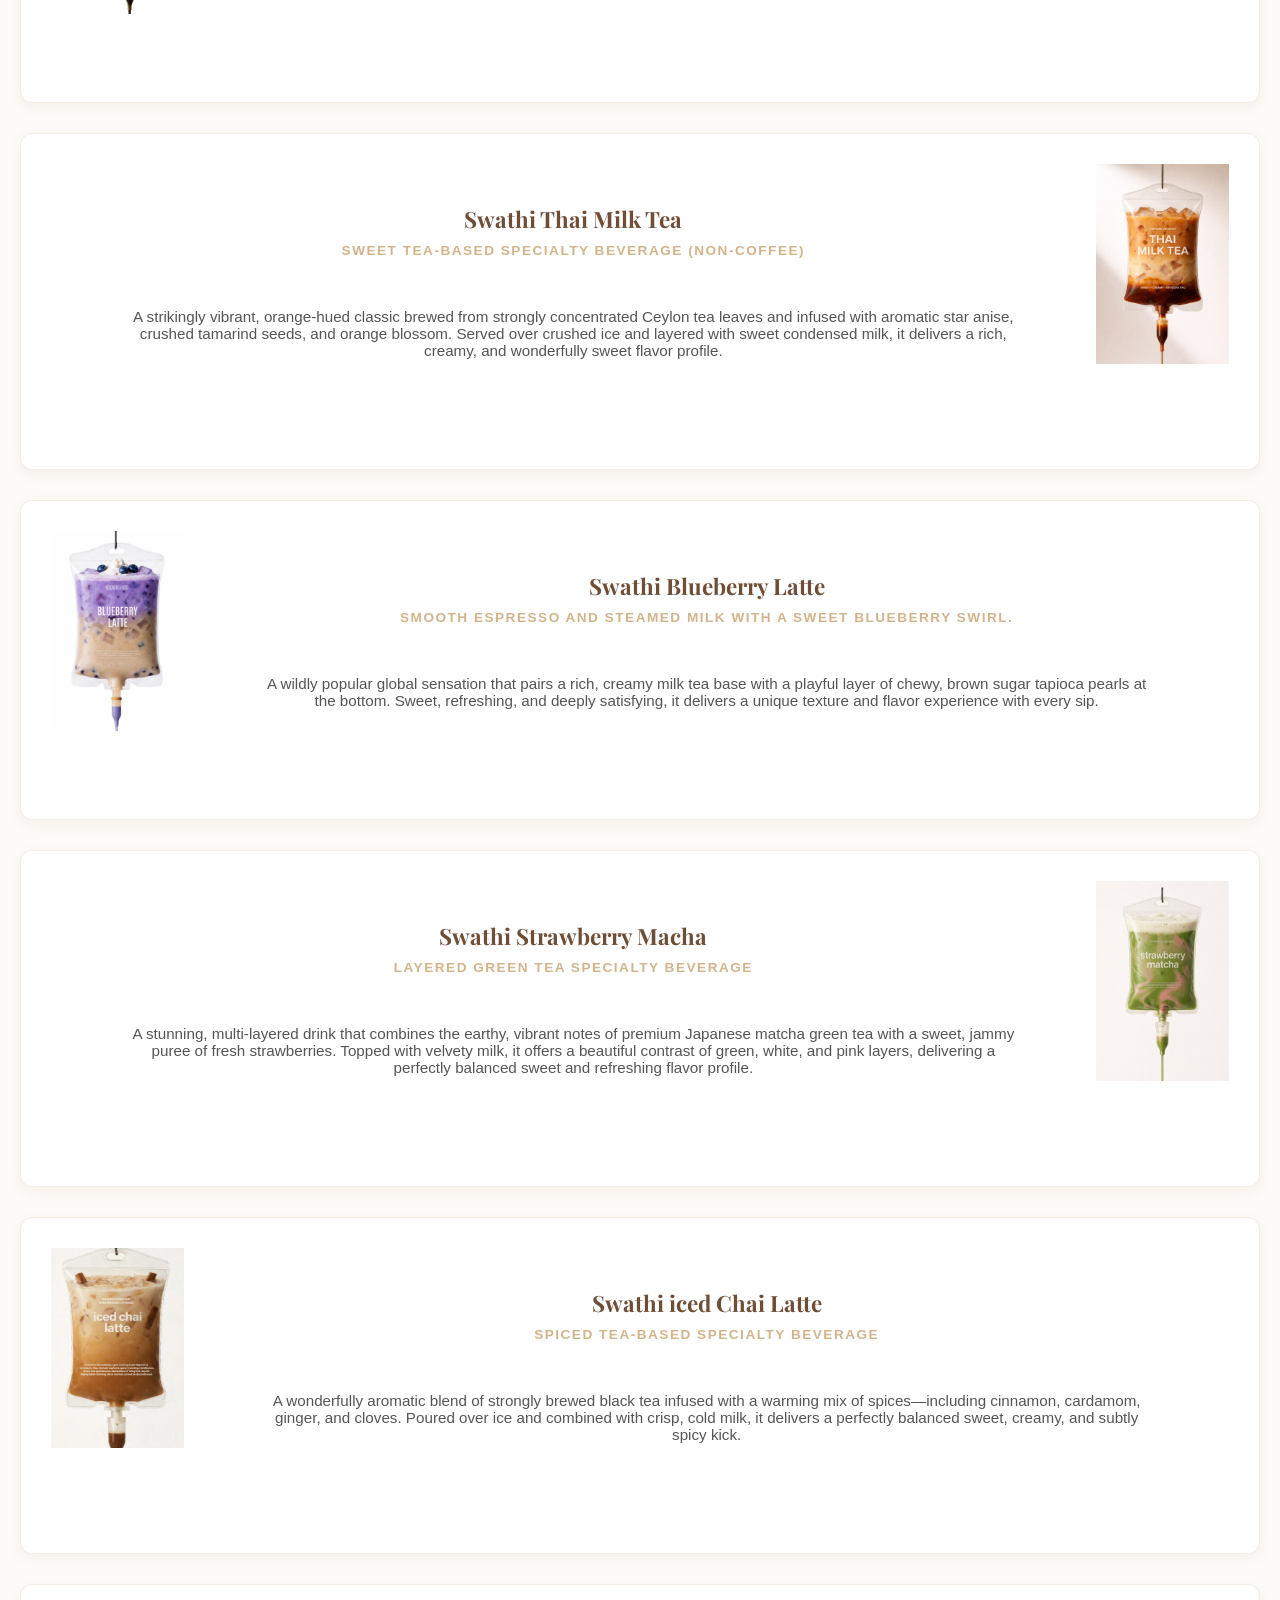
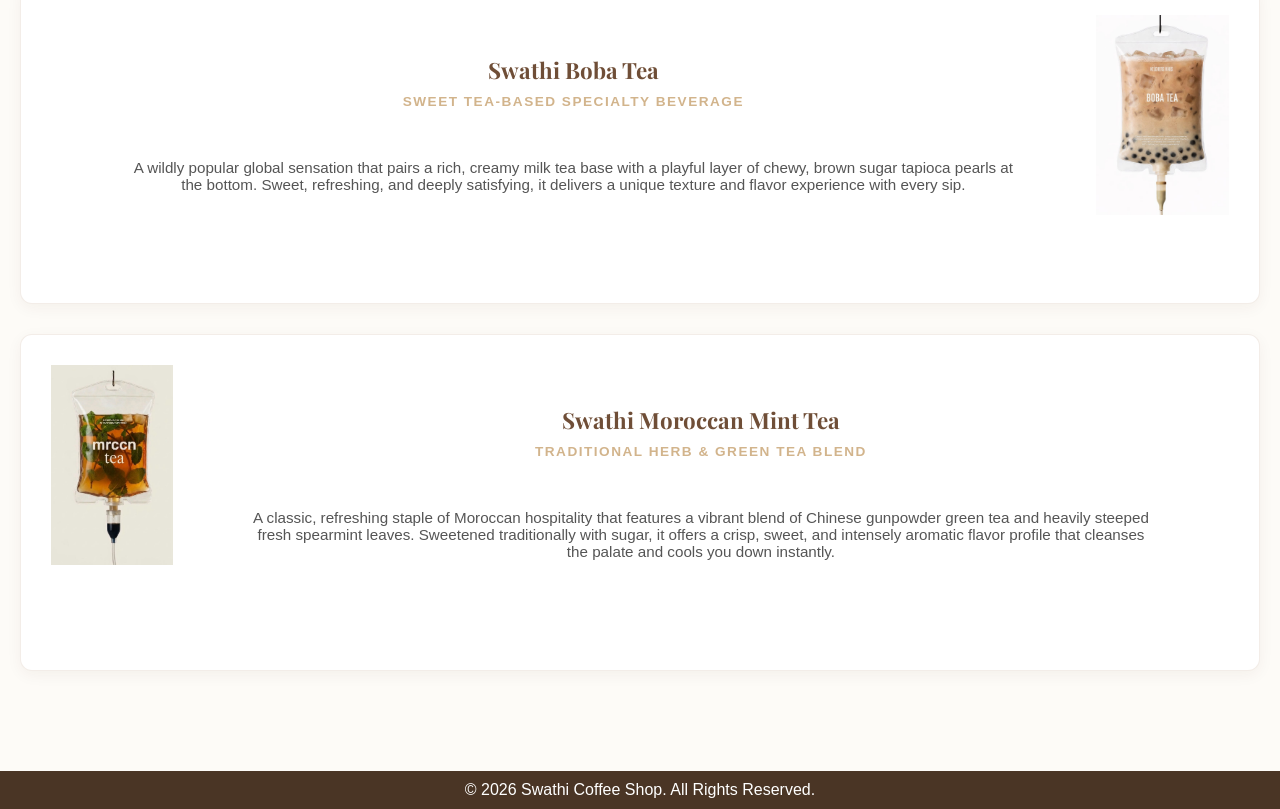
==== commit 1c33945e: "Load Playfair Display font and fix typos" ====
--- a/coffee_landing_page/index.html
+++ b/coffee_landing_page/index.html
@@ -1,205 +1,461 @@
-<!DOCTYPE html>
+<!doctype html>
 <html lang="en">
-<head>
-    <meta charset="UTF-8">
-    <meta name="viewport" content="width=device-width, initial-scale=1.0">
+  <head>
+    <meta charset="UTF-8" />
+    <meta name="viewport" content="width=device-width, initial-scale=1.0" />
     <title>coffee_landing_page</title>
-    <link rel="stylesheet" href="style.css">
-</head>
-<body>
+    <link rel="stylesheet" href="style.css" />
+    <link
+      href="https://fonts.googleapis.com/css2?family=Playfair+Display:wght@600;700&display=swap"
+      rel="stylesheet"
+    />
+  </head>
+  <body>
     <header class="cafe-header">
-        <div class="nav-bar">
-            <nav class="navbar">
-                <div class="nav-logo">
-                    <a href="#">Swathi Coffee</a>
-                </div>
-
-                <ul class="nav-links">
-                    <li><a href="#menu">Menu</a></li>
-                    <li><a href="#about">Our Story</a></li>
-                    <li><a href="#locations">Find Us</a></li>
-                </ul>
-
-                <div class="nav-actions">
-                    <a href="#login" class="login-btn">Login</a>
-                    <a href="#signup" class="signup-btn">Sign Up</a>
-                    <a href="#cart" class="cart-icon">
-                      🛒 <span class="cart-count">0</span>
-                    </a>
-                </div>
-            </nav>
-        </div>
-
-        <h1>Swathi Coffee Shop</h1>
-        <p class="tagline">Crafted with passion, poured with love.</p>
-        <div class="divider">  </div>
+      <div class="nav-bar">
+        <nav class="navbar">
+          <div class="nav-logo">
+            <a href="#">Swathi Coffee</a>
+          </div>
+
+          <ul class="nav-links">
+            <li><a href="#menu">Menu</a></li>
+            <li><a href="#about">Our Story</a></li>
+            <li><a href="#locations">Find Us</a></li>
+          </ul>
+
+          <div class="nav-actions">
+            <a href="#login" class="login-btn">Login</a>
+            <a href="#signup" class="signup-btn">Sign Up</a>
+            <a href="#cart" class="cart-icon">
+              🛒 <span class="cart-count">0</span>
+            </a>
+          </div>
+        </nav>
+      </div>
+
+      <h1>Swathi Coffee Shop</h1>
+      <p class="tagline">Crafted with passion, poured with love.</p>
+      <div class="divider"></div>
     </header>
 
-    <main class="main-conatiner">
-        <h2 class="menu-title">Our Signature Brews</h2>
-
-            <div class="carousel-container">
-  <div class="carousel-track">
-    <!-- Group 1 -->
-    <div class="card-wrapper">
-      <div class="card"><div class="box_ima" style="background-image: url('Black-Coffee.jpg');"></div></div>
-      <div class="card"><div class="box_ima" style="background-image: url('Blueberry-Latte.jpg');"></div></div>
-      <div class="card"><div class="box_ima" style="background-image: url('Boba-Tea.jpg');"></div></div>
-      <div class="card"><div class="box_ima" style="background-image: url('Coffee.jpg');"></div></div>
-      <div class="card"><div class="box_ima" style="background-image: url('Iced-latte.jpg');"></div></div>
-      <div class="card"><div class="box_ima" style="background-image: url('Espresso.jpg');"></div></div>
-      <div class="card"><div class="box_ima" style="background-image: url('Masala-Coffee.jpg');"></div></div>
-      <div class="card"><div class="box_ima" style="background-image: url('Filter_coffee.jpg');"></div></div>
-      <div class="card"><div class="box_ima" style="background-image: url('Macha-latte.jpg');"></div></div>
-      <div class="card"><div class="box_ima" style="background-image: url('Moroccan-Tea.jpg');"></div></div>
-      <div class="card"><div class="box_ima" style="background-image: url('Strawberry-macha.jpg');"></div></div>
-      <div class="card"><div class="box_ima" style="background-image: url('Thai-Milk-Tea.jpg');"></div></div>
-      <div class="card"><div class="box_ima" style="background-image: url('Iced-chai-latte.jpg');"></div></div>
-    </div>
-    
-    <div class="card-wrapper" aria-hidden="true">
-      <div class="card"><div class="box_ima" style="background-image: url('Black-Coffee.jpg');"></div></div>
-      <div class="card"><div class="box_ima" style="background-image: url('Blueberry-Latte.jpg');"></div></div>
-      <div class="card"><div class="box_ima" style="background-image: url('Boba-Tea.jpg');"></div></div>
-      <div class="card"><div class="box_ima" style="background-image: url('Coffee.jpg');"></div></div>
-      <div class="card"><div class="box_ima" style="background-image: url('Iced-latte.jpg');"></div></div>
-      <div class="card"><div class="box_ima" style="background-image: url('Espresso.jpg');"></div></div>
-      <div class="card"><div class="box_ima" style="background-image: url('Masala-Coffee.jpg');"></div></div>
-      <div class="card"><div class="box_ima" style="background-image: url('Filter_coffee.jpg');"></div></div>
-      <div class="card"><div class="box_ima" style="background-image: url('Macha-latte.jpg');"></div></div>
-      <div class="card"><div class="box_ima" style="background-image: url('Moroccan-Tea.jpg');"></div></div>
-      <div class="card"><div class="box_ima" style="background-image: url('Strawberry-macha.jpg');"></div></div>
-      <div class="card"><div class="box_ima" style="background-image: url('Thai-Milk-Tea.jpg');"></div></div>
-      <div class="card"><div class="box_ima" style="background-image: url('Iced-chai-latte.jpg');"></div></div>
-    </div>
-  </div>
-</div>
-
-        <div class="menu-gird">
-
-            <div class="coffee-card">
-                <img src="Iced-latte.jpg" alt="Swathi Iced Latte" class="coffee-image">
-                <div class="text">
-                <h3>Swathi iced Latte</h3>
-                <p class="coffee-type">Espresso-Based / Cold Milk-Based Beverage</p>
-                <p class="description">A refreshing and smooth classic made with rich, freshly pulled espresso shots poured over chilled milk and a generous serving of ice cubes. It delivers a perfect balance of bold coffee flavor and creamy, crisp milk—ideal for a warm day.</p>
-                </div>
-            </div>
-
-            <div class="coffee-card">
-                <div class="text">
-                <h3>Swathi Macha Latte</h3>
-                <p class="coffee-type">Tea-Based Specialty Latte (Caffeine Alternative)</p>
-                <p class="description">A vibrant and earthy alternative to coffee, made from high-quality stone-ground green tea leaves (matcha) whisked smooth and combined with perfectly steamed, velvety milk. Rich in antioxidants and subtly sweet, it delivers a smooth, clean boost of energy without the coffee jitters.</p>
-                </div>
-                <img src="Macha-latte.jpg" alt="Swathi Macha latte" class="coffee-image">
-            </div>
-
-            <div class="coffee-card">
-                <img src="Masala-Coffee.jpg" alt="Swathi Masala Coffee" class="coffee-image">
-                <div class="text">
-                <h3>Swathi Masala Coffee</h3>
-                <p class="coffee-type">Spiced / Specialty Milk-Based Beverage</p>
-                <p class="description">A warm, aromatic blend of bold espresso or traditional drip coffee combined with creamy milk and an infusion of fragrant Indian spices—including cardamom, cinnamon, cloves, and ginger. It delivers a deeply comforting, subtly sweet, and beautifully spiced twist on your daily brew.</p>
-                </div>
-            </div>
-
-            <div class="coffee-card">
-                <div class="text">
-                <h3>Swathi Filter Coffee</h3>
-                <p class="coffee-type">The Marked Espresso</p>
-                <p class="description">A beloved South Indian classic made by brewing finely ground coffee powder and chicory in a traditional metal drip filter. The resulting thick, dark decoction is combined with boiling, frothy milk and sugar, then expertly poured back and forth between a tumbler and a davarah to create a signature velvety foam top.</p>
-                </div>
-                <img src="Filter_coffee.jpg" alt="Swathi Filter_coffee" class="coffee-image">
-            </div>
-
-            <div class="coffee-card">
-                <img src="Coffee.jpg" alt="Swathi Coffee" class="coffee-image">
-                <div class="text">
-                <h3>Swathi Coffee</h3>
-                <p class="coffee-type">Standard Milk-Based Hot Coffee (Instant / Cafe Blend)</p>
-                <p class="description">The comforting, familiar classic we all know and love. Made from a perfect blend of rich, smooth coffee and piping hot milk, lightly frothed and sweetened just right. It is a simple, balanced, and deeply satisfying brew that gives you that perfect, comforting everyday coffee taste.</p>
-                </div>
-            </div>
-
-            <div class="coffee-card">
-                <div class="text">
-                <h3>Swathi Espresso</h3>
-                <p class="coffee-type">Pure Concentrated Espresso Shot (The Foundation of Coffee)</p>
-                <p class="description">A bold, intense, and deeply concentrated shot of coffee forced through finely ground beans under high pressure. Full-bodied and aromatic, it features a signature rich, golden layer of "crema" on top that locks in the complex and robust flavor notes.</p>
-                </div>
-                <img src="Espresso.jpg" alt="Swathi Espresso" class="coffee-image">
-            </div>
-
-            <div class="coffee-card">
-                <img src="Black-Coffee.jpg" alt="Swathi Black Coffee" class="coffee-image">
-                <div class="text">
-                <h3>Swathi Black Coffee</h3>
-                <p class="coffee-type">Pure Brewed Coffee (Zero Milk)</p>
-                <p class="description">A clean, unadorned classic made by brewing freshly ground coffee beans in hot water without any added milk, cream, or sugar. It highlights the bean's true origin, delivering a smooth, bold body with rich, naturally complex flavor notes and a crisp finish.</p>
-                </div>
-            </div>
-
-            <div class="coffee-card">
-                <div class="text">
-                <h3>Swathi Thai Milk Tea</h3>
-                <p class="coffee-type">Sweet Tea-Based Specialty Beverage (Non-Coffee)</p>
-                <p class="description">A strikingly vibrant, orange-hued classic brewed from strongly concentrated Ceylon tea leaves and infused with aromatic star anise, crushed tamarind seeds, and orange blossom. Served over crushed ice and layered with sweet condensed milk, it delivers a rich, creamy, and wonderfully sweet flavor profile.</p>
-                </div>
-                <img src="Thai-Milk-Tea.jpg" alt="Swathi Thai Milk Tea" class="coffee-image">
-            </div>
-
-            <div class="coffee-card">
-                <img src="Blueberry-Latte.jpg" alt="Swathi Blueberry Latte" class="coffee-image">
-                <div class="text">
-                <h3>Swathi Blueberry Latte</h3>
-                <p class="coffee-type">Sweet Tea-Based Specialty Beverage (Non-Coffee / Customizable)</p>
-                <p class="description">A wildly popular global sensation that pairs a rich, creamy milk tea base with a playful layer of chewy, brown sugar tapioca pearls at the bottom. Sweet, refreshing, and deeply satisfying, it delivers a unique texture and flavor experience with every sip.</p>
-                </div>
-            </div>
-
-            <div class="coffee-card">
-                <div class="text">
-                    <h3>Swathi Strawberry Macha</h3>
-                    <p class="coffee-type">Layered Green Tea Specialty Beverage</p>
-                    <p class="description">A stunning, multi-layered drink that combines the earthy, vibrant notes of premium Japanese matcha green tea with a sweet, jammy puree of fresh strawberries. Topped with velvety milk, it offers a beautiful contrast of green, white, and pink layers, delivering a perfectly balanced sweet and refreshing flavor profile.</p>
-                </div>
-                <img src="Strawberry-macha.jpg" alt="Swathi Strawberry macha" class="coffee-image">
-            </div>
-
-            <div class="coffee-card">
-                <img src="Iced-chai-latte.jpg" alt="Swathi Iced chai latte" class="coffee-image">
-                <div class="text">
-                    <h3>Swathi iced Chai Latte</h3>
-                    <p class="coffee-type">Spiced Tea-Based Specialty Beverage</p>
-                    <p class="description">A wonderfully aromatic blend of strongly brewed black tea infused with a warming mix of spices—including cinnamon, cardamom, ginger, and cloves. Poured over ice and combined with crisp, cold milk, it delivers a perfectly balanced sweet, creamy, and subtly spicy kick.</p>
-                </div>
-            </div>
-
-            <div class="coffee-card">
-                <div class="text">
-                    <h3>Swathi Boba Tea</h3>
-                    <p class="coffee-type">Sweet Tea-Based Specialty Beverage</p>
-                    <p class="description">A wildly popular global sensation that pairs a rich, creamy milk tea base with a playful layer of chewy, brown sugar tapioca pearls at the bottom. Sweet, refreshing, and deeply satisfying, it delivers a unique texture and flavor experience with every sip.</p>
-                </div>
-                <img src="Boba-Tea.jpg" alt="Swathi Boba Tea" class="coffee-image">
-            </div>
-
-            <div class="coffee-card">
-                <img src="Moroccan-Tea.jpg" alt="Swathi Moroccan Tea" class="coffee-image">
-                <div class="text">
-                    <h3>Swathi Moroccan Mint Tea</h3>
-                    <p class="coffee-type">Traditional Herb & Green Tea Blend</p>
-                    <p class="description">A classic, refreshing staple of Moroccan hospitality that features a vibrant blend of Chinese gunpowder green tea and heavily steeped fresh spearmint leaves. Sweetened traditionally with sugar, it offers a crisp, sweet, and intensely aromatic flavor profile that cleanses the palate and cools you down instantly.</p>
-                </div>
-            </div>
-        </div>
+    <main class="main-container">
+      <h2 class="menu-title">Our Signature Brews</h2>
+
+      <div class="carousel-container">
+        <div class="carousel-track">
+          <!-- Group 1 -->
+          <div class="card-wrapper">
+            <div class="card">
+              <div
+                class="box_ima"
+                style="background-image: url(&quot;Black-Coffee.jpg&quot;)"
+              ></div>
+            </div>
+            <div class="card">
+              <div
+                class="box_ima"
+                style="background-image: url(&quot;Blueberry-Latte.jpg&quot;)"
+              ></div>
+            </div>
+            <div class="card">
+              <div
+                class="box_ima"
+                style="background-image: url(&quot;Boba-Tea.jpg&quot;)"
+              ></div>
+            </div>
+            <div class="card">
+              <div
+                class="box_ima"
+                style="background-image: url(&quot;Coffee.jpg&quot;)"
+              ></div>
+            </div>
+            <div class="card">
+              <div
+                class="box_ima"
+                style="background-image: url(&quot;Iced-latte.jpg&quot;)"
+              ></div>
+            </div>
+            <div class="card">
+              <div
+                class="box_ima"
+                style="background-image: url(&quot;Espresso.jpg&quot;)"
+              ></div>
+            </div>
+            <div class="card">
+              <div
+                class="box_ima"
+                style="background-image: url(&quot;Masala-Coffee.jpg&quot;)"
+              ></div>
+            </div>
+            <div class="card">
+              <div
+                class="box_ima"
+                style="background-image: url(&quot;Filter_coffee.jpg&quot;)"
+              ></div>
+            </div>
+            <div class="card">
+              <div
+                class="box_ima"
+                style="background-image: url(&quot;Macha-latte.jpg&quot;)"
+              ></div>
+            </div>
+            <div class="card">
+              <div
+                class="box_ima"
+                style="background-image: url(&quot;Moroccan-Tea.jpg&quot;)"
+              ></div>
+            </div>
+            <div class="card">
+              <div
+                class="box_ima"
+                style="background-image: url(&quot;Strawberry-macha.jpg&quot;)"
+              ></div>
+            </div>
+            <div class="card">
+              <div
+                class="box_ima"
+                style="background-image: url(&quot;Thai-Milk-Tea.jpg&quot;)"
+              ></div>
+            </div>
+            <div class="card">
+              <div
+                class="box_ima"
+                style="background-image: url(&quot;Iced-chai-latte.jpg&quot;)"
+              ></div>
+            </div>
+          </div>
+
+          <div class="card-wrapper" aria-hidden="true">
+            <div class="card">
+              <div
+                class="box_ima"
+                style="background-image: url(&quot;Black-Coffee.jpg&quot;)"
+              ></div>
+            </div>
+            <div class="card">
+              <div
+                class="box_ima"
+                style="background-image: url(&quot;Blueberry-Latte.jpg&quot;)"
+              ></div>
+            </div>
+            <div class="card">
+              <div
+                class="box_ima"
+                style="background-image: url(&quot;Boba-Tea.jpg&quot;)"
+              ></div>
+            </div>
+            <div class="card">
+              <div
+                class="box_ima"
+                style="background-image: url(&quot;Coffee.jpg&quot;)"
+              ></div>
+            </div>
+            <div class="card">
+              <div
+                class="box_ima"
+                style="background-image: url(&quot;Iced-latte.jpg&quot;)"
+              ></div>
+            </div>
+            <div class="card">
+              <div
+                class="box_ima"
+                style="background-image: url(&quot;Espresso.jpg&quot;)"
+              ></div>
+            </div>
+            <div class="card">
+              <div
+                class="box_ima"
+                style="background-image: url(&quot;Masala-Coffee.jpg&quot;)"
+              ></div>
+            </div>
+            <div class="card">
+              <div
+                class="box_ima"
+                style="background-image: url(&quot;Filter_coffee.jpg&quot;)"
+              ></div>
+            </div>
+            <div class="card">
+              <div
+                class="box_ima"
+                style="background-image: url(&quot;Macha-latte.jpg&quot;)"
+              ></div>
+            </div>
+            <div class="card">
+              <div
+                class="box_ima"
+                style="background-image: url(&quot;Moroccan-Tea.jpg&quot;)"
+              ></div>
+            </div>
+            <div class="card">
+              <div
+                class="box_ima"
+                style="background-image: url(&quot;Strawberry-macha.jpg&quot;)"
+              ></div>
+            </div>
+            <div class="card">
+              <div
+                class="box_ima"
+                style="background-image: url(&quot;Thai-Milk-Tea.jpg&quot;)"
+              ></div>
+            </div>
+            <div class="card">
+              <div
+                class="box_ima"
+                style="background-image: url(&quot;Iced-chai-latte.jpg&quot;)"
+              ></div>
+            </div>
+          </div>
+        </div>
+      </div>
+
+      <div class="menu-gird">
+        <div class="coffee-card">
+          <img
+            src="Iced-latte.jpg"
+            alt="Swathi Iced Latte"
+            class="coffee-image"
+          />
+          <div class="text">
+            <h3>Swathi iced Latte</h3>
+            <p class="coffee-type">Espresso-Based / Cold Milk-Based Beverage</p>
+            <p class="description">
+              A refreshing and smooth classic made with rich, freshly pulled
+              espresso shots poured over chilled milk and a generous serving of
+              ice cubes. It delivers a perfect balance of bold coffee flavor and
+              creamy, crisp milk—ideal for a warm day.
+            </p>
+          </div>
+        </div>
+
+        <div class="coffee-card">
+          <div class="text">
+            <h3>Swathi Matcha Latte</h3>
+            <p class="coffee-type">
+              Tea-Based Specialty Latte (Caffeine Alternative)
+            </p>
+            <p class="description">
+              A vibrant and earthy alternative to coffee, made from high-quality
+              stone-ground green tea leaves (matcha) whisked smooth and combined
+              with perfectly steamed, velvety milk. Rich in antioxidants and
+              subtly sweet, it delivers a smooth, clean boost of energy without
+              the coffee jitters.
+            </p>
+          </div>
+          <img
+            src="Macha-latte.jpg"
+            alt="Swathi Macha latte"
+            class="coffee-image"
+          />
+        </div>
+
+        <div class="coffee-card">
+          <img
+            src="Masala-Coffee.jpg"
+            alt="Swathi Masala Coffee"
+            class="coffee-image"
+          />
+          <div class="text">
+            <h3>Swathi Masala Coffee</h3>
+            <p class="coffee-type">Spiced / Specialty Milk-Based Beverage</p>
+            <p class="description">
+              A warm, aromatic blend of bold espresso or traditional drip coffee
+              combined with creamy milk and an infusion of fragrant Indian
+              spices—including cardamom, cinnamon, cloves, and ginger. It
+              delivers a deeply comforting, subtly sweet, and beautifully spiced
+              twist on your daily brew.
+            </p>
+          </div>
+        </div>
+
+        <div class="coffee-card">
+          <div class="text">
+            <h3>Swathi Filter Coffee</h3>
+            <p class="coffee-type">The Marked Espresso</p>
+            <p class="description">
+              A beloved South Indian classic made by brewing finely ground
+              coffee powder and chicory in a traditional metal drip filter. The
+              resulting thick, dark decoction is combined with boiling, frothy
+              milk and sugar, then expertly poured back and forth between a
+              tumbler and a davarah to create a signature velvety foam top.
+            </p>
+          </div>
+          <img
+            src="Filter_coffee.jpg"
+            alt="Swathi Filter_coffee"
+            class="coffee-image"
+          />
+        </div>
+
+        <div class="coffee-card">
+          <img src="Coffee.jpg" alt="Swathi Coffee" class="coffee-image" />
+          <div class="text">
+            <h3>Swathi Coffee</h3>
+            <p class="coffee-type">
+              Standard Milk-Based Hot Coffee (Instant / Cafe Blend)
+            </p>
+            <p class="description">
+              The comforting, familiar classic we all know and love. Made from a
+              perfect blend of rich, smooth coffee and piping hot milk, lightly
+              frothed and sweetened just right. It is a simple, balanced, and
+              deeply satisfying brew that gives you that perfect, comforting
+              everyday coffee taste.
+            </p>
+          </div>
+        </div>
+
+        <div class="coffee-card">
+          <div class="text">
+            <h3>Swathi Espresso</h3>
+            <p class="coffee-type">
+              Pure Concentrated Espresso Shot (The Foundation of Coffee)
+            </p>
+            <p class="description">
+              A bold, intense, and deeply concentrated shot of coffee forced
+              through finely ground beans under high pressure. Full-bodied and
+              aromatic, it features a signature rich, golden layer of "crema" on
+              top that locks in the complex and robust flavor notes.
+            </p>
+          </div>
+          <img src="Espresso.jpg" alt="Swathi Espresso" class="coffee-image" />
+        </div>
+
+        <div class="coffee-card">
+          <img
+            src="Black-Coffee.jpg"
+            alt="Swathi Black Coffee"
+            class="coffee-image"
+          />
+          <div class="text">
+            <h3>Swathi Black Coffee</h3>
+            <p class="coffee-type">Pure Brewed Coffee (Zero Milk)</p>
+            <p class="description">
+              A clean, unadorned classic made by brewing freshly ground coffee
+              beans in hot water without any added milk, cream, or sugar. It
+              highlights the bean's true origin, delivering a smooth, bold body
+              with rich, naturally complex flavor notes and a crisp finish.
+            </p>
+          </div>
+        </div>
+
+        <div class="coffee-card">
+          <div class="text">
+            <h3>Swathi Thai Milk Tea</h3>
+            <p class="coffee-type">
+              Sweet Tea-Based Specialty Beverage (Non-Coffee)
+            </p>
+            <p class="description">
+              A strikingly vibrant, orange-hued classic brewed from strongly
+              concentrated Ceylon tea leaves and infused with aromatic star
+              anise, crushed tamarind seeds, and orange blossom. Served over
+              crushed ice and layered with sweet condensed milk, it delivers a
+              rich, creamy, and wonderfully sweet flavor profile.
+            </p>
+          </div>
+          <img
+            src="Thai-Milk-Tea.jpg"
+            alt="Swathi Thai Milk Tea"
+            class="coffee-image"
+          />
+        </div>
+
+        <div class="coffee-card">
+          <img
+            src="Blueberry-Latte.jpg"
+            alt="Swathi Blueberry Latte"
+            class="coffee-image"
+          />
+          <div class="text">
+            <h3>Swathi Blueberry Latte</h3>
+            <p class="coffee-type">
+              Smooth espresso and steamed milk with a sweet blueberry swirl.
+            </p>
+            <p class="description">
+              A wildly popular global sensation that pairs a rich, creamy milk
+              tea base with a playful layer of chewy, brown sugar tapioca pearls
+              at the bottom. Sweet, refreshing, and deeply satisfying, it
+              delivers a unique texture and flavor experience with every sip.
+            </p>
+          </div>
+        </div>
+
+        <div class="coffee-card">
+          <div class="text">
+            <h3>Swathi Strawberry Macha</h3>
+            <p class="coffee-type">Layered Green Tea Specialty Beverage</p>
+            <p class="description">
+              A stunning, multi-layered drink that combines the earthy, vibrant
+              notes of premium Japanese matcha green tea with a sweet, jammy
+              puree of fresh strawberries. Topped with velvety milk, it offers a
+              beautiful contrast of green, white, and pink layers, delivering a
+              perfectly balanced sweet and refreshing flavor profile.
+            </p>
+          </div>
+          <img
+            src="Strawberry-macha.jpg"
+            alt="Swathi Strawberry macha"
+            class="coffee-image"
+          />
+        </div>
+
+        <div class="coffee-card">
+          <img
+            src="Iced-chai-latte.jpg"
+            alt="Swathi Iced chai latte"
+            class="coffee-image"
+          />
+          <div class="text">
+            <h3>Swathi iced Chai Latte</h3>
+            <p class="coffee-type">Spiced Tea-Based Specialty Beverage</p>
+            <p class="description">
+              A wonderfully aromatic blend of strongly brewed black tea infused
+              with a warming mix of spices—including cinnamon, cardamom, ginger,
+              and cloves. Poured over ice and combined with crisp, cold milk, it
+              delivers a perfectly balanced sweet, creamy, and subtly spicy
+              kick.
+            </p>
+          </div>
+        </div>
+
+        <div class="coffee-card">
+          <div class="text">
+            <h3>Swathi Boba Tea</h3>
+            <p class="coffee-type">Sweet Tea-Based Specialty Beverage</p>
+            <p class="description">
+              A wildly popular global sensation that pairs a rich, creamy milk
+              tea base with a playful layer of chewy, brown sugar tapioca pearls
+              at the bottom. Sweet, refreshing, and deeply satisfying, it
+              delivers a unique texture and flavor experience with every sip.
+            </p>
+          </div>
+          <img src="Boba-Tea.jpg" alt="Swathi Boba Tea" class="coffee-image" />
+        </div>
+
+        <div class="coffee-card">
+          <img
+            src="Moroccan-Tea.jpg"
+            alt="Swathi Moroccan Tea"
+            class="coffee-image"
+          />
+          <div class="text">
+            <h3>Swathi Moroccan Mint Tea</h3>
+            <p class="coffee-type">Traditional Herb & Green Tea Blend</p>
+            <p class="description">
+              A classic, refreshing staple of Moroccan hospitality that features
+              a vibrant blend of Chinese gunpowder green tea and heavily steeped
+              fresh spearmint leaves. Sweetened traditionally with sugar, it
+              offers a crisp, sweet, and intensely aromatic flavor profile that
+              cleanses the palate and cools you down instantly.
+            </p>
+          </div>
+        </div>
+      </div>
     </main>
 
     <footer>
-        <div class="footer-txt">
-            <p>&copy; 2026 Swathi Coffee Shop. All Rights Reserved.</p>
-        </div>
+      <div class="footer-txt">
+        <p>&copy; 2026 Swathi Coffee Shop. All Rights Reserved.</p>
+      </div>
     </footer>
-</body>
-</html>+  </body>
+</html>
--- a/coffee_landing_page/style.css
+++ b/coffee_landing_page/style.css
@@ -1,3 +1,8 @@
+:root {
+  --primary-brown: #6f4e37;
+  --accent-tan: #d2b48c;
+}
+
 * {
   margin: 0;
   padding: 0;
@@ -5,12 +10,12 @@
 }
 
 body {
-  font-family: 'Segoe UI', Tahoma, Geneva, Verdana, sans-serif;
-  background-color: #FDFBF7; 
+  font-family: "Segoe UI", Tahoma, Geneva, Verdana, sans-serif;
+  background-color: #fdfbf7;
 }
 
 .nav-bar {
-    margin: 20px;
+  margin: 20px;
 }
 
 .navbar {
@@ -18,25 +23,24 @@
   justify-content: space-between;
   align-items: center;
   padding: 18px 5%;
-  background-color: #4A3525; 
+  background-color: #4a3525;
   box-shadow: 0 4px 12px rgba(0, 0, 0, 0.1);
   position: sticky;
   top: 0;
   z-index: 1000;
-  
 }
 
 .nav-logo a {
   font-size: 1.5rem;
   font-weight: 700;
-  color: #FDFBF7;
+  color: #fdfbf7;
   text-decoration: none;
   letter-spacing: 1px;
   transition: color 0.3s ease;
 }
 
 .nav-logo a:hover {
-  color: #C4A484;
+  color: #c4a484;
 }
 
 .nav-links {
@@ -46,7 +50,7 @@
 }
 
 .nav-links a {
-  color: #EAEAEA;
+  color: #eaeaea;
   text-decoration: none;
   font-size: 1rem;
   font-weight: 500;
@@ -54,7 +58,7 @@
 }
 
 .nav-links a:hover {
-  color: #FDFBF7;
+  color: #fdfbf7;
 }
 
 .nav-actions {
@@ -64,7 +68,7 @@
 }
 
 .login-btn {
-  color: #FDFBF7;
+  color: #fdfbf7;
   text-decoration: none;
   font-size: 0.95rem;
   font-weight: 500;
@@ -76,23 +80,25 @@
 }
 
 .signup-btn {
-  background-color: #8B5E3C;
+  background-color: #8b5e3c;
   color: #ffffff;
   text-decoration: none;
   padding: 10px 22px;
-  border-radius: 25px; 
+  border-radius: 25px;
   font-size: 0.95rem;
   font-weight: 600;
-  transition: background-color 0.3s ease, transform 0.2s ease;
+  transition:
+    background-color 0.3s ease,
+    transform 0.2s ease;
 }
 
 .signup-btn:hover {
-  background-color: #A06F4C;
+  background-color: #a06f4c;
   transform: translateY(-1px);
 }
 
 .cart-icon {
-  color: #FDFBF7;
+  color: #fdfbf7;
   text-decoration: none;
   font-size: 1.2rem;
   position: relative;
@@ -108,7 +114,7 @@
   position: absolute;
   top: -8px;
   right: -10px;
-  background-color: #E07A5F;
+  background-color: #e07a5f;
   color: white;
   font-size: 0.7rem;
   font-weight: 700;
@@ -125,7 +131,7 @@
 h1 {
   display: flex;
   justify-content: center;
-  font-family: 'Playfair Display', serif;
+  font-family: "Playfair Display", serif;
   font-size: 3rem;
   color: #4a2c11;
   letter-spacing: 1px;
@@ -148,14 +154,14 @@
   margin: 20px auto 0 auto;
 }
 
-.main-conatiner {
+.main-container {
   margin: 0 auto;
   padding: 20px;
 }
 
 .menu-title {
   text-align: center;
-  font-family: 'Playfair Display', serif;
+  font-family: "Playfair Display", serif;
   font-size: 2rem;
   color: #4a2c11;
   margin-bottom: 40px;
@@ -167,7 +173,9 @@
   padding: 30px;
   box-shadow: 0 4px 15px rgba(74, 44, 17, 0.05);
   border: 1px solid rgba(176, 137, 104, 0.15);
-  transition: transform 0.3s ease, box-shadow 0.3s ease;
+  transition:
+    transform 0.3s ease,
+    box-shadow 0.3s ease;
   text-align: center;
   margin-bottom: 30px;
   display: flex;
@@ -180,7 +188,7 @@
 
 .coffee-image {
   width: 200px;
-  height: 200p; 
+  height: 200px;
   object-fit: cover;
 }
 
@@ -189,7 +197,7 @@
 }
 
 .coffee-card h3 {
-  font-family: 'Playfair Display', serif;
+  font-family: "Playfair Display", serif;
   font-size: 1.4rem;
   color: var(--primary-brown);
   margin-bottom: 9px;
@@ -210,26 +218,25 @@
   padding: 40px;
 }
 
-
 .carousel-container {
   margin: 40px auto;
   width: 100%;
   overflow: hidden;
   position: relative;
-  padding: 60px 0; 
+  padding: 60px 0;
   background: transparent;
 }
 
 .carousel-track {
   display: flex;
   width: max-content;
-  animation: moveTrack 35s linear infinite; 
+  animation: moveTrack 35s linear infinite;
 }
 
 .card-wrapper {
   display: flex;
-  gap: 40px; 
-  padding-right: 40px; 
+  gap: 40px;
+  padding-right: 40px;
 }
 
 .card {
@@ -238,11 +245,13 @@
   background: #ffffff;
   border-radius: 20px;
   padding: 10px;
-  box-shadow: 0 15px 35px rgba(38, 28, 20, 0.12); 
+  box-shadow: 0 15px 35px rgba(38, 28, 20, 0.12);
   display: flex;
   flex-direction: column;
-  transition: transform 0.4s ease, box-shadow 0.4s ease;
-  
+  transition:
+    transform 0.4s ease,
+    box-shadow 0.4s ease;
+
   animation: ovalPath 8s ease-in-out infinite alternate;
 }
 
@@ -255,9 +264,8 @@
   background-repeat: no-repeat;
 }
 
-
 .card:hover {
-  transform: translateY(-15px) scale(1.05); 
+  transform: translateY(-15px) scale(1.05);
   box-shadow: 0 25px 45px rgba(38, 28, 20, 0.25);
   cursor: pointer;
 }
@@ -267,24 +275,22 @@
     transform: translate3d(0, 0, 0);
   }
   100% {
-    transform: translate3d(-50%, 0, 0); 
+    transform: translate3d(-50%, 0, 0);
   }
 }
 
 @keyframes ovalPath {
   0% {
-  
     transform: translateY(-20px) scale(0.88);
     opacity: 0.75;
   }
   50% {
-   
     transform: translateY(20px) scale(1.03);
     opacity: 1;
   }
   100% {
-  transform: translateY(-20px) scale(0.88);
-  opacity: 0.75;
+    transform: translateY(-20px) scale(0.88);
+    opacity: 0.75;
   }
 }
 
@@ -293,7 +299,7 @@
 }
 
 .footer-txt {
-  background-color: #4A3525;
+  background-color: #4a3525;
   margin-top: 50px;
   padding: 10px;
   color: #ffffff;
